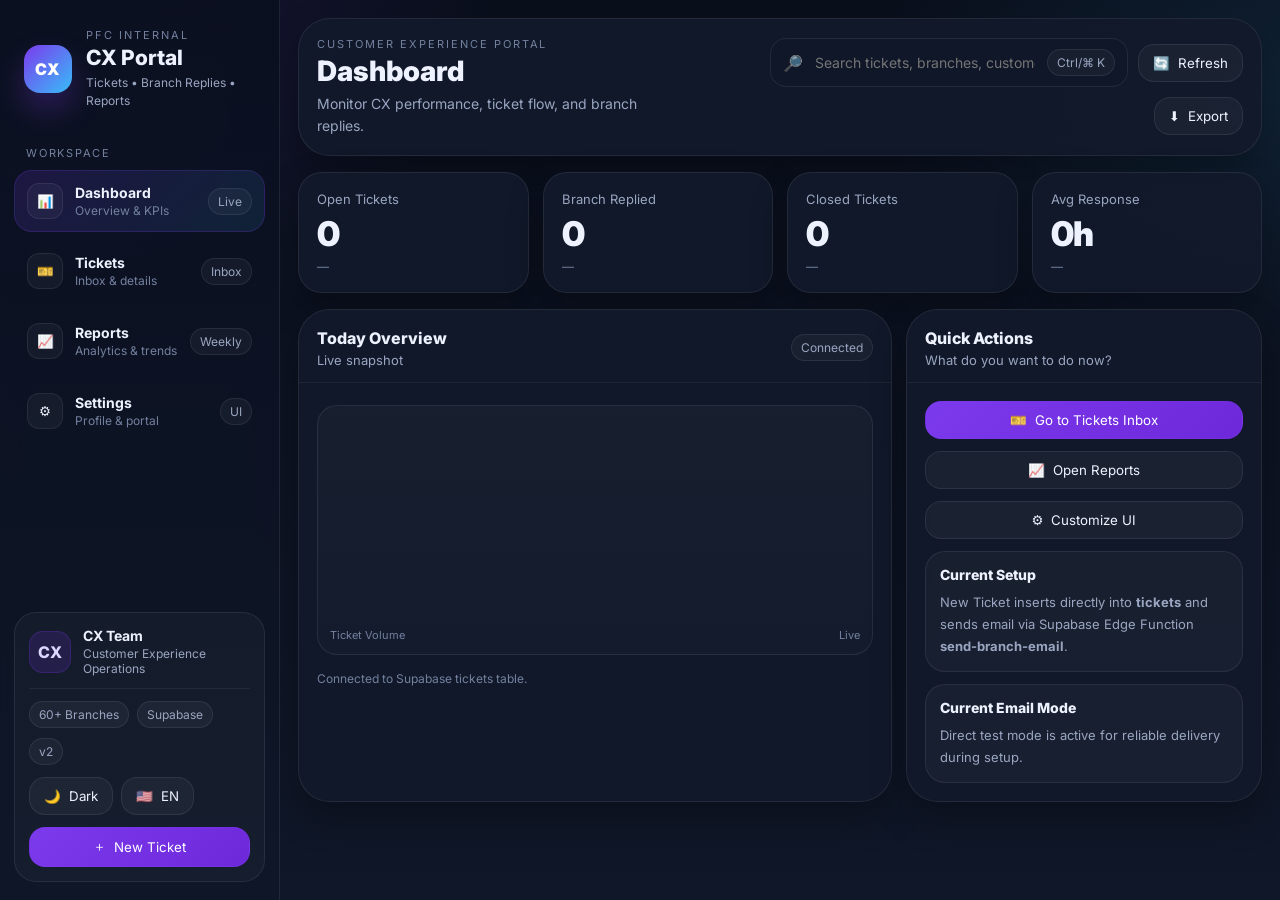
==== index.html @ a4d34fe2 "Update index.html" ====
<!doctype html>
<html lang="en" dir="ltr">
<head>
  <meta charset="UTF-8" />
  <meta name="viewport" content="width=device-width,initial-scale=1" />
  <title>CX Portal — Tickets Dashboard</title>
  <meta name="description" content="Customer Experience Ticketing Portal" />

  <link rel="preconnect" href="https://fonts.googleapis.com">
  <link rel="preconnect" href="https://fonts.gstatic.com" crossorigin>
  <link href="https://fonts.googleapis.com/css2?family=Inter:wght@400;500;600;700;800&family=Tajawal:wght@400;500;700;800;900&display=swap" rel="stylesheet">

  <link rel="stylesheet" href="styles.css" />
</head>

<body data-theme="dark">
  <div class="appShell">
    <aside class="sidebar">
      <div class="sidebarTop">
        <div class="brandRow">
          <div class="logo">CX</div>
          <div class="brandText">
            <div class="eyebrow" id="brandEyebrow">PFC Internal</div>
            <div class="t" id="brandTitle">CX Portal</div>
            <div class="s" id="brandSub">Tickets • Branch Replies • Reports</div>
          </div>
        </div>
      </div>

      <div class="sidebarSectionLabel" id="workspaceLabel">Workspace</div>

      <div class="nav">
        <button class="active" data-view="dashboard">
          <div class="left">
            <div class="icon">📊</div>
            <div class="navText">
              <div class="nt" id="navDashboardTitle">Dashboard</div>
              <div class="ns" id="navDashboardSub">Overview & KPIs</div>
            </div>
          </div>
          <span class="pill" id="navDashboardPill">Live</span>
        </button>

        <button data-view="tickets">
          <div class="left">
            <div class="icon">🎫</div>
            <div class="navText">
              <div class="nt" id="navTicketsTitle">Tickets</div>
              <div class="ns" id="navTicketsSub">Inbox & details</div>
            </div>
          </div>
          <span class="pill" id="navTicketsPill">Inbox</span>
        </button>

        <button data-view="reports">
          <div class="left">
            <div class="icon">📈</div>
            <div class="navText">
              <div class="nt" id="navReportsTitle">Reports</div>
              <div class="ns" id="navReportsSub">Analytics & trends</div>
            </div>
          </div>
          <span class="pill" id="navReportsPill">Weekly</span>
        </button>

        <button data-view="settings">
          <div class="left">
            <div class="icon">⚙️</div>
            <div class="navText">
              <div class="nt" id="navSettingsTitle">Settings</div>
              <div class="ns" id="navSettingsSub">Profile & portal</div>
            </div>
          </div>
          <span class="pill" id="navSettingsPill">UI</span>
        </button>
      </div>

      <div class="sidebarSpacer"></div>

      <div class="sidebarFooter">
        <div class="userCard">
          <div class="userAvatar">CX</div>
          <div class="userMeta">
            <div class="u1" id="userTeamTitle">CX Team</div>
            <div class="u2" id="userTeamSub">Customer Experience Operations</div>
          </div>
        </div>

        <div class="tinyRow">
          <div style="display:flex;gap:8px;align-items:center;flex-wrap:wrap">
            <span class="badge" id="branchesBadge">60+ Branches</span>
            <span class="badge">Supabase</span>
          </div>
          <span class="badge" id="versionBadge">v2</span>
        </div>

        <div class="toggleRow">
          <button class="btn" id="btnTheme">🌙 <span id="btnThemeTxt">Dark</span></button>
          <button class="btn" id="btnLang">🇺🇸 <span id="btnLangTxt">EN</span></button>
        </div>

        <div class="sidebarCTA">
          <button class="btn primary wide" id="btnNewTicket">＋ <span id="btnNewTicketTxt">New Ticket</span></button>
        </div>
      </div>
    </aside>

    <main class="main">
      <div class="topbar">
        <div class="title">
          <div class="eyebrow" id="topbarEyebrow">Customer Experience Portal</div>
          <div class="h" id="pageTitle">Dashboard</div>
          <div class="p" id="pageSub">Monitor CX performance, ticket flow, and branch replies.</div>
        </div>

        <div class="topActions">
          <div class="search">
            <span class="searchIcon">🔎</span>
            <input id="globalSearch" placeholder="Search tickets, branches, customers..." />
            <span class="pill">Ctrl/⌘ K</span>
          </div>

          <button class="btn" id="btnRefresh">🔄 <span id="btnRefreshTxt">Refresh</span></button>
          <button class="btn" id="btnExport">⬇️ <span id="btnExportTxt">Export</span></button>
        </div>
      </div>

      <section id="view-dashboard">
        <div class="statsGrid">
          <div class="statCard">
            <div class="statLabel" id="statOpenLabel">Open Tickets</div>
            <div class="statValue" id="kpiOpen">0</div>
            <div class="statMeta" id="kpiOpenT">—</div>
          </div>

          <div class="statCard">
            <div class="statLabel" id="statRepliedLabel">Branch Replied</div>
            <div class="statValue" id="kpiReplied">0</div>
            <div class="statMeta" id="kpiRepliedT">—</div>
          </div>

          <div class="statCard">
            <div class="statLabel" id="statClosedLabel">Closed Tickets</div>
            <div class="statValue" id="kpiClosed">0</div>
            <div class="statMeta" id="kpiClosedT">—</div>
          </div>

          <div class="statCard">
            <div class="statLabel" id="statAvgLabel">Avg Response</div>
            <div class="statValue" id="kpiAvg">0h</div>
            <div class="statMeta" id="kpiAvgT">—</div>
          </div>
        </div>

        <div class="dashboardGrid">
          <div class="card heroCard">
            <div class="cardHeader">
              <div>
                <div class="h" id="overviewTitle">Today Overview</div>
                <div class="s" id="kpiSub">Live snapshot</div>
              </div>
              <span class="badge" id="connectedBadge">Connected</span>
            </div>

            <div class="cardBody">
              <div class="chartWrap">
                <div class="chart">
                  <div class="bars" id="bars"></div>
                  <div class="barLabel">
                    <span id="chartLeftLabel">Ticket Volume</span>
                    <span id="chartRightLabel">Live</span>
                  </div>
                </div>
              </div>

              <div class="footerNote" id="systemMsg">
                Connected to Supabase tickets table.
              </div>
            </div>
          </div>

          <div class="card">
            <div class="cardHeader">
              <div>
                <div class="h" id="quickActionsTitle">Quick Actions</div>
                <div class="s" id="quickActionsSub">What do you want to do now?</div>
              </div>
            </div>

            <div class="cardBody stack">
              <button class="btn primary wide" id="goTickets">🎫 <span id="goTicketsTxt">Go to Tickets Inbox</span></button>
              <button class="btn wide" id="goReports">📈 <span id="goReportsTxt">Open Reports</span></button>
              <button class="btn wide" id="goSettings">⚙️ <span id="goSettingsTxt">Customize UI</span></button>

              <div class="panel">
                <div class="ph" id="currentSetupTitle">Current Setup</div>
                <div class="panelText" id="currentSetupText">
                  New Ticket inserts directly into <b>tickets</b> and sends email via Supabase Edge Function <b>send-branch-email</b>.
                </div>
              </div>

              <div class="panel">
                <div class="ph" id="emailModeTitle">Current Email Mode</div>
                <div class="panelText" id="emailModeText">
                  Direct test mode is active for reliable delivery during setup.
                </div>
              </div>
            </div>
          </div>
        </div>
      </section>

      <section id="view-tickets" style="display:none">
        <div class="ticketsLayout">
          <div class="ticketSidebar">
            <div class="panel filterPanel">
              <div class="ph" id="filtersTitle">Filters</div>

              <div class="filterStack">
                <select id="filterStatus">
                  <option value="all">All Status</option>
                  <option value="Open">Open</option>
                  <option value="In Progress">In Progress</option>
                  <option value="Replied">Replied</option>
                  <option value="Closed">Closed</option>
                </select>

                <select id="filterPriority">
                  <option value="all">All Priority</option>
                  <option value="High">High</option>
                  <option value="Medium">Medium</option>
                  <option value="Low">Low</option>
                </select>

                <input class="chipInput" id="filterBranch" placeholder="Branch contains..." />
              </div>

              <div class="filterFooter">
                <span class="badge" id="resultCount">0 tickets</span>
              </div>
            </div>

            <div class="panel slaPanel">
              <div class="ph" id="slaFocusTitle">SLA Focus</div>
              <div class="panelText" id="slaFocusText">
                Track pending tickets, identify replies at risk, and monitor first-response compliance.
              </div>
            </div>
          </div>

          <div class="list">
            <div class="listTop">
              <div>
                <div class="sectionTitle" id="ticketsInboxTitle">Tickets Inbox</div>
                <div class="sectionSub" id="ticketsInboxSub">Live ticket stream across branches</div>
              </div>
            </div>

            <div class="rows" id="ticketRows"></div>
          </div>

          <div class="detail">
            <div class="detailHead">
              <div class="left">
                <div class="detailEyebrow" id="detailEyebrow">Ticket Details</div>
                <div class="h" id="detailTitle">Select a ticket</div>
                <div class="s" id="detailSub">Open a ticket to view details.</div>
              </div>

              <div class="actions">
                <button class="btn" id="btnAssign">👤 <span id="btnAssignTxt">Assign</span></button>
                <button class="btn good" id="btnClose">✅ <span id="btnCloseTxt">Close</span></button>
                <button class="btn primary" id="btnAddNote">📝 <span id="btnAddNoteTxt">Add Note</span></button>
              </div>
            </div>

            <div class="detailBody">
              <div class="panel">
                <div class="ph" id="ticketInfoTitle">Ticket Info</div>
                <div class="kv" id="ticketInfo"></div>
              </div>

              <div class="panel">
                <div class="ph" id="descriptionTitle">Description</div>
                <div class="panelText monoBlock" id="ticketDesc">—</div>
              </div>

              <div class="panel">
                <div class="ph" id="attachmentsTitle">Attachments</div>
                <div id="ticketAttachmentsList" class="attachmentsList"></div>
              </div>

              <div class="panel">
                <div class="ph" id="branchReplyTitle">Branch Reply</div>
                <div class="replyBox">
                  <textarea class="textarea" id="branchReply" placeholder="Write branch reply here..."></textarea>

                  <div class="inlineActions">
                    <button class="btn primary" id="btnSaveReply">💾 <span id="btnSaveReplyTxt">Save Reply</span></button>
                    <button class="btn warn" id="btnMarkReplied">✳️ <span id="btnMarkRepliedTxt">Mark as Replied</span></button>
                  </div>

                  <div class="metaText" id="replyMeta">—</div>
                </div>
              </div>

              <div class="panel">
                <div class="ph" id="timelineTitle">Timeline</div>
                <div class="timeline" id="timeline"></div>
              </div>
            </div>
          </div>
        </div>
      </section>

      <section id="view-reports" style="display:none">
        <div class="singlePageCard">
          <div class="card">
            <div class="cardHeader">
              <div>
                <div class="h" id="reportsTitle">Reports</div>
                <div class="s" id="reportsSub">Analytics area</div>
              </div>
            </div>

            <div class="cardBody">
              <div class="panel">
                <div class="ph" id="reportsReadyTitle">Ready for analytics</div>
                <div class="panelText" id="reportsReadyText">
                  Add Power BI, Excel export, SLA reports, complaint categories, and branch performance.
                </div>
              </div>
            </div>
          </div>
        </div>
      </section>

      <section id="view-settings" style="display:none">
        <div class="settingsLayout">
          <div class="settingsMenu card">
            <div class="cardHeader">
              <div>
                <div class="h" id="settingsMainTitle">Settings</div>
                <div class="s" id="settingsMainSub">Customize this portal UI</div>
              </div>
            </div>

            <div class="cardBody settingsNav">
              <button class="settingsItem active" data-settings="profile" id="settingsItemProfile">Profile</button>
              <button class="settingsItem" data-settings="branding" id="settingsItemBranding">Branding</button>
              <button class="settingsItem" data-settings="notifications" id="settingsItemNotifications">Notifications</button>
              <button class="settingsItem" data-settings="preferences" id="settingsItemPreferences">Portal Preferences</button>
              <button class="settingsItem" data-settings="email" id="settingsItemEmail">Email Mode</button>
            </div>
          </div>

          <div class="settingsContent" id="settingsContent"></div>
        </div>
      </section>
    </main>
  </div>

  <div class="modal" id="newTicketModal" aria-hidden="true">
    <div class="modalCard">
      <div class="modalHead">
        <div class="modalTitle">
          <div class="eyebrow" id="newTicketEyebrow">Create Ticket</div>
          <div class="h" id="newTicketTitle">Create New Ticket</div>
          <div class="s" id="newTicketSub">Enter customer complaint details and send to branch</div>
        </div>

        <button class="btn" id="btnCloseNewTicketModal">✖ <span id="btnCloseModalTxt">Close</span></button>
      </div>

      <div class="modalBody">
        <div class="grid2">
          <div class="field">
            <label for="newCustomerName" id="labelCustomerName">Customer Name</label>
            <input class="input" id="newCustomerName" value="Test Customer" />
          </div>

          <div class="field">
            <label for="newCustomerPhone" id="labelCustomerPhone">Customer Phone</label>
            <input class="input" id="newCustomerPhone" value="0500000000" />
          </div>
        </div>

        <div class="grid2">
          <div class="field">
            <label for="newBranchName" id="labelBranchName">Branch Name</label>
            <select class="input" id="newBranchName">
              <option value="">Select branch</option>
            </select>
          </div>

          <div class="field">
            <label for="newPriority" id="labelPriority">Priority</label>
            <select id="newPriority">
              <option value="High">High</option>
              <option value="Medium" selected>Medium</option>
              <option value="Low">Low</option>
            </select>
          </div>
        </div>

        <div class="grid2">
          <div class="field">
            <label for="newFeedbackType" id="labelFeedbackType">Feedback Type</label>
            <input class="input" id="newFeedbackType" value="WhatsApp" />
          </div>

          <div class="field">
            <label for="newStatus" id="labelStatus">Status</label>
            <select id="newStatus">
              <option value="Open">Open</option>
              <option value="In Progress">In Progress</option>
              <option value="Replied">Replied</option>
              <option value="Closed">Closed</option>
            </select>
          </div>
        </div>

        <div class="grid2">
          <div class="field">
            <label for="newFeedbackCategory" id="labelFeedbackCategory">Feedback Category</label>
            <input class="input" id="newFeedbackCategory" value="test" />
          </div>

          <div class="field">
            <label for="newSubCategory" id="labelSubCategory">Sub Category</label>
            <input class="input" id="newSubCategory" value="test" />
          </div>
        </div>

        <div class="field full">
          <label for="newDescription" id="labelDescription">Description</label>
          <textarea class="textarea" id="newDescription">test</textarea>
          <div class="helper" id="descriptionHelper">Use branch dropdown selection. Current direct test email mode will still send to your email for setup verification.</div>
        </div>

        <div class="field full">
          <label for="newTicketAttachments" id="labelAttachments">Attachments</label>
          <input class="input" type="file" id="newTicketAttachments" multiple />
          <div class="helper" id="attachmentsHelper">Upload images, PDFs, or documents. (Uploaded via Edge Function)</div>
        </div>
      </div>

      <div class="modalActions">
        <button class="btn" id="btnCancelNewTicket"><span id="btnCancelTxt">Cancel</span></button>
        <button class="btn primary" id="btnSubmitNewTicket"><span id="btnCreateTxt">Create Ticket</span></button>
      </div>
    </div>
  </div>

  <div class="toastWrap" id="toastWrap"></div>

  <script type="module" src="app.js"></script>
</body>
</html>
---- styles.css ----
:root{
  --bg:#0a0f1c;
  --bg2:#0f1728;
  --surface:#121a2b;
  --surface2:#182235;
  --surface3:#0f1728;
  --card:rgba(18,26,43,.92);
  --card2:rgba(24,34,53,.96);
  --stroke:rgba(255,255,255,.08);
  --stroke-strong:rgba(255,255,255,.12);
  --text:#eef2ff;
  --muted:#9aa6c1;
  --muted2:#73819f;
  --brand:#7c3aed;
  --brand2:#38bdf8;
  --good:#22c55e;
  --warn:#f59e0b;
  --bad:#ef4444;
  --shadow:0 16px 36px rgba(0,0,0,.28);
  --radius:18px;
  --radius2:26px;
  --radius3:32px;
  --font:"Inter","Tajawal",ui-sans-serif,system-ui,-apple-system,Segoe UI,Roboto,Arial,sans-serif;
  --overlay:rgba(3, 8, 20, .72);
  --focus: rgba(124,58,237,.35);
}

[data-theme="light"]{
  --bg:#f5f7fb;
  --bg2:#eef2f8;
  --surface:#ffffff;
  --surface2:#f7f9fc;
  --surface3:#edf2f9;
  --card:rgba(255,255,255,.94);
  --card2:rgba(248,250,252,.98);
  --stroke:rgba(15,23,42,.08);
  --stroke-strong:rgba(15,23,42,.12);
  --text:#172033;
  --muted:#5d6984;
  --muted2:#77839f;
  --brand:#6d28d9;
  --brand2:#0ea5e9;
  --shadow:0 12px 28px rgba(15,23,42,.08);
  --overlay:rgba(15,23,42,.22);
  --focus: rgba(109,40,217,.20);
}

*{box-sizing:border-box}
html,body{height:100%}
body, input, textarea, select, button{font-family:var(--font)}

body{
  margin:0;
  color:var(--text);
  background:
    radial-gradient(900px 600px at 0% 0%, rgba(124,58,237,.14), transparent 55%),
    radial-gradient(900px 600px at 100% 10%, rgba(56,189,248,.10), transparent 45%),
    linear-gradient(180deg, var(--bg), var(--bg2));
  overflow-x:hidden;
}

a{ color:inherit; text-decoration:none; }

*::-webkit-scrollbar{ width:10px; height:10px; }
*::-webkit-scrollbar-track{ background: rgba(255,255,255,.04); border-radius:999px; }
*::-webkit-scrollbar-thumb{ background: rgba(255,255,255,.12); border-radius:999px; border:2px solid rgba(255,255,255,.04); }
[data-theme="light"] *::-webkit-scrollbar-track{ background: rgba(15,23,42,.05); }
[data-theme="light"] *::-webkit-scrollbar-thumb{ background: rgba(15,23,42,.15); border:2px solid rgba(15,23,42,.05); }

.appShell{
  display:grid;
  grid-template-columns:280px minmax(0, 1fr);
  min-height:100vh;
}

.sidebar{
  position:sticky;
  top:0;
  height:100vh;
  display:flex;
  flex-direction:column;
  min-width:0;
  padding:18px 14px;
  background:linear-gradient(180deg, rgba(11,16,32,.95), rgba(15,23,40,.95));
  border-right:1px solid var(--stroke);
  backdrop-filter:blur(12px);
}

.sidebarTop{padding-bottom:8px}

.brandRow{
  display:flex;
  align-items:center;
  gap:14px;
  padding:10px 10px 18px;
}

.logo{
  width:48px;
  height:48px;
  border-radius:16px;
  background:linear-gradient(135deg, var(--brand), var(--brand2));
  display:grid;
  place-items:center;
  color:white;
  font-weight:900;
  letter-spacing:.04em;
  box-shadow:0 16px 30px rgba(124,58,237,.28);
  flex-shrink:0;
}

.eyebrow{
  font-size:11px;
  text-transform:uppercase;
  letter-spacing:.18em;
  color:var(--muted2);
  margin-bottom:4px;
}

.brandText .t{
  font-weight:800;
  font-size:21px;
  line-height:1.15;
}

.brandText .s{
  font-size:12px;
  color:var(--muted);
  margin-top:4px;
  line-height:1.5;
}

.sidebarSectionLabel{
  font-size:11px;
  text-transform:uppercase;
  letter-spacing:.16em;
  color:var(--muted2);
  padding:10px 12px;
}

.nav{
  display:flex;
  flex-direction:column;
  gap:8px;
  flex:0 0 auto;
}

.nav button{
  width:100%;
  border:1px solid transparent;
  background:transparent;
  color:var(--text);
  padding:12px;
  border-radius:18px;
  display:flex;
  align-items:center;
  justify-content:space-between;
  gap:10px;
  cursor:pointer;
  transition:.18s ease;
}

.nav button:hover{
  background:rgba(255,255,255,.04);
  border-color:var(--stroke);
}

.nav button.active{
  background:linear-gradient(135deg, rgba(124,58,237,.16), rgba(56,189,248,.10));
  border-color:rgba(124,58,237,.22);
}

.nav .left{
  display:flex;
  align-items:center;
  gap:12px;
  min-width:0;
}

.icon{
  width:36px;
  height:36px;
  border-radius:12px;
  border:1px solid var(--stroke);
  background:rgba(255,255,255,.04);
  display:grid;
  place-items:center;
  flex-shrink:0;
}

.navText{min-width:0;text-align:left}
.navText .nt{
  font-size:14px;
  font-weight:700;
  color:var(--text);
}
.navText .ns{
  font-size:12px;
  color:var(--muted2);
  margin-top:2px;
}

.pill,
.badge{
  font-size:12px;
  padding:5px 9px;
  border-radius:999px;
  border:1px solid var(--stroke);
  background:rgba(255,255,255,.04);
  color:var(--muted);
  display:inline-flex;
  align-items:center;
  gap:6px;
  white-space:nowrap;
}

.badge.good{ border-color:rgba(34,197,94,.26); color:#86efac; background:rgba(34,197,94,.10); }
.badge.warn{ border-color:rgba(245,158,11,.28); color:#fcd34d; background:rgba(245,158,11,.10); }
.badge.bad{ border-color:rgba(239,68,68,.26); color:#fca5a5; background:rgba(239,68,68,.10); }

.sidebarSpacer{flex:1}

.sidebarFooter{
  margin-top:14px;
  padding:14px;
  border-radius:22px;
  background:rgba(255,255,255,.03);
  border:1px solid var(--stroke);
}

.userCard{
  display:flex;
  align-items:center;
  gap:12px;
  padding-bottom:12px;
  margin-bottom:12px;
  border-bottom:1px solid rgba(255,255,255,.06);
}

.userAvatar{
  width:42px;
  height:42px;
  border-radius:14px;
  display:grid;
  place-items:center;
  font-weight:800;
  background:rgba(124,58,237,.16);
  color:#ddd6fe;
  border:1px solid rgba(124,58,237,.22);
  flex-shrink:0;
}

.userMeta .u1{font-size:14px;font-weight:700}
.userMeta .u2{font-size:12px;color:var(--muted);margin-top:2px}

.tinyRow{
  display:flex;
  align-items:center;
  justify-content:space-between;
  gap:10px;
  flex-wrap:wrap;
}

.toggleRow{
  display:flex;
  gap:8px;
  margin-top:12px;
  flex-wrap:wrap;
}

.sidebarCTA{margin-top:12px}

.btn{
  border:1px solid var(--stroke);
  background:rgba(255,255,255,.04);
  color:var(--text);
  padding:10px 14px;
  border-radius:16px;
  cursor:pointer;
  display:inline-flex;
  align-items:center;
  justify-content:center;
  gap:8px;
  transition:.18s ease;
  user-select:none;
}

.btn:hover{
  transform:translateY(-1px);
  background:rgba(255,255,255,.06);
}

.btn:active{transform:translateY(0)}
.btn.wide{width:100%}

.btn.primary{
  background:linear-gradient(135deg, var(--brand), #6d28d9);
  border-color:rgba(124,58,237,.32);
  color:#fff;
}

.btn.good{
  border-color:rgba(34,197,94,.28);
  background:rgba(34,197,94,.10);
  color:#dcfce7;
}

.btn.warn{
  border-color:rgba(245,158,11,.28);
  background:rgba(245,158,11,.10);
  color:#fef3c7;
}

.btn.bad{
  border-color:rgba(239,68,68,.28);
  background:rgba(239,68,68,.10);
  color:#fee2e2;
}

.main{
  padding:18px;
  min-width:0;
}

.topbar{
  display:flex;
  align-items:center;
  justify-content:space-between;
  gap:14px;
  padding:18px;
  border-radius:var(--radius3);
  background:var(--card);
  border:1px solid var(--stroke);
  box-shadow:var(--shadow);
  min-width:0;
}

.topbar .title{min-width:0}
.topbar .title .h{
  font-weight:850;
  font-size:28px;
  line-height:1.15;
}
.topbar .title .p{
  color:var(--muted);
  font-size:14px;
  margin-top:6px;
  line-height:1.55;
}

.topActions{
  display:flex;
  gap:10px;
  align-items:center;
  flex-wrap:wrap;
  justify-content:flex-end;
}

.search{
  display:flex;
  align-items:center;
  gap:10px;
  border:1px solid var(--stroke);
  background:var(--surface3);
  padding:10px 12px;
  border-radius:16px;
  min-width:300px;
  width:clamp(280px, 28vw, 440px);
}

.searchIcon{opacity:.7}

.search input{
  width:100%;
  border:none;
  outline:none;
  background:transparent;
  color:var(--text);
  font-size:14px;
}

select,
.chipInput,
.textarea,
.input,
.search input{
  outline:none;
}

select:focus,
.chipInput:focus,
.textarea:focus,
.input:focus,
.search:focus-within{
  border-color: var(--focus);
  box-shadow: 0 0 0 4px rgba(124,58,237,.10);
}

.statsGrid{
  margin-top:16px;
  display:grid;
  grid-template-columns:repeat(4, minmax(0, 1fr));
  gap:14px;
}

.statCard{
  border:1px solid var(--stroke);
  background:var(--card);
  border-radius:24px;
  padding:18px;
  box-shadow:var(--shadow);
}

.statLabel{
  font-size:13px;
  color:var(--muted);
}

.statValue{
  margin-top:10px;
  font-size:34px;
  line-height:1;
  font-weight:900;
  letter-spacing:-.02em;
}

.statMeta{
  margin-top:8px;
  font-size:12px;
  color:var(--muted2);
}

.dashboardGrid{
  margin-top:16px;
  display:grid;
  grid-template-columns:minmax(0, 1.25fr) minmax(320px, .75fr);
  gap:14px;
}

.card{
  border:1px solid var(--stroke);
  background:var(--card);
  border-radius:var(--radius3);
  box-shadow:var(--shadow);
  min-width:0;
}

.cardHeader{
  padding:18px 18px 14px;
  display:flex;
  align-items:center;
  justify-content:space-between;
  gap:10px;
  border-bottom:1px solid rgba(255,255,255,.06);
}

.cardHeader .h{ font-weight:800; font-size:16px; }
.cardHeader .s{ color:var(--muted); font-size:13px; margin-top:4px; }

.cardBody{ padding:18px; }
.stack{display:flex;flex-direction:column;gap:12px}

.panel{
  border:1px solid var(--stroke);
  background:rgba(255,255,255,.03);
  border-radius:20px;
  padding:14px;
  min-width:0;
}

.panel .ph{
  font-weight:800;
  margin-bottom:8px;
  font-size:14px;
}

.panelText,
.helper,
.metaText{
  color:var(--muted);
  font-size:13px;
  line-height:1.7;
}

.chartWrap{padding-top:4px}
.chart{
  height:250px;
  width:100%;
  border-radius:20px;
  border:1px solid var(--stroke);
  background:linear-gradient(180deg, rgba(255,255,255,.03), rgba(255,255,255,.015));
  padding:10px;
  position:relative;
  overflow:hidden;
}

.bars{
  display:flex;
  gap:10px;
  align-items:flex-end;
  height:100%;
  padding:14px;
}

.bar{
  flex:1;
  border-radius:14px 14px 8px 8px;
  background:linear-gradient(180deg, rgba(124,58,237,.95), rgba(56,189,248,.72));
  border:1px solid rgba(124,58,237,.22);
  min-width:16px;
}

.barLabel{
  position:absolute;
  bottom:12px;
  left:12px;
  right:12px;
  display:flex;
  justify-content:space-between;
  color:var(--muted2);
  font-size:11px;
}

.footerNote{
  margin-top:16px;
  color:var(--muted2);
  font-size:12px;
}

.ticketsLayout{
  display:grid;
  grid-template-columns:260px minmax(330px, 380px) minmax(0, 1fr);
  gap:14px;
  margin-top:16px;
  min-width:0;
}

.ticketSidebar{
  display:flex;
  flex-direction:column;
  gap:14px;
}

.filterPanel,
.slaPanel,
.list,
.detail{
  border-radius:var(--radius3);
  border:1px solid var(--stroke);
  background:var(--card);
  min-width:0;
}

.filterStack{
  display:flex;
  flex-direction:column;
  gap:10px;
}

.filterFooter{margin-top:12px}

.list{
  overflow:hidden;
  min-height:620px;
}

.listTop,
.detailHead{
  padding:16px;
  display:flex;
  gap:10px;
  flex-wrap:wrap;
  align-items:center;
  justify-content:space-between;
  border-bottom:1px solid rgba(255,255,255,.06);
}

.sectionTitle{
  font-size:16px;
  font-weight:800;
}

.sectionSub,
.detailEyebrow{
  font-size:12px;
  color:var(--muted2);
}

select,
.chipInput,
.textarea,
.input{
  border:1px solid var(--stroke);
  background:var(--surface3);
  color:var(--text);
  padding:11px 12px;
  border-radius:16px;
  font-size:13px;
  width:100%;
}

select option{ color:#111827; }

.rows{
  max-height:760px;
  overflow:auto;
}

.row{
  padding:14px 16px;
  border-bottom:1px solid rgba(255,255,255,.06);
  cursor:pointer;
  display:flex;
  justify-content:space-between;
  gap:12px;
  transition:.15s ease;
  min-width:0;
}

.row:hover{ background:rgba(255,255,255,.03); }

.row.active{
  background:linear-gradient(135deg, rgba(124,58,237,.14), rgba(56,189,248,.08));
  border-bottom-color:rgba(124,58,237,.18);
}

.row .meta{
  display:flex;
  flex-direction:column;
  gap:8px;
  min-width:0;
  flex:1;
}

.row .meta .t{
  font-weight:800;
  white-space:nowrap;
  overflow:hidden;
  text-overflow:ellipsis;
}

.row .meta .b{
  display:flex;
  gap:8px;
  flex-wrap:wrap;
  align-items:center;
  color:var(--muted);
  font-size:12px;
}

.rightMeta{
  display:flex;
  flex-direction:column;
  align-items:flex-end;
  gap:6px;
  color:var(--muted2);
  font-size:12px;
  white-space:nowrap;
  flex-shrink:0;
}

.detail{
  overflow:hidden;
  min-height:620px;
}

.detailHead .left{
  display:flex;
  flex-direction:column;
  gap:5px;
  min-width:0;
}

.detailHead .left .h{
  font-weight:900;
  font-size:20px;
  white-space:nowrap;
  overflow:hidden;
  text-overflow:ellipsis;
}

.detailHead .left .s{
  color:var(--muted);
  font-size:13px;
}

.detailHead .actions{
  display:flex;
  gap:8px;
  flex-wrap:wrap;
}

.detailBody{
  display:grid;
  grid-template-columns:1fr;
  gap:12px;
  padding:16px;
  min-width:0;
}

.kv{
  display:grid;
  grid-template-columns:minmax(0,1fr) minmax(0,1fr);
  gap:10px;
  font-size:13px;
  color:var(--muted);
}

.kv div{
  padding:10px 12px;
  border:1px solid rgba(255,255,255,.08);
  border-radius:16px;
  background:rgba(255,255,255,.02);
  min-width:0;
}

.kv b{ color:var(--text); }

.textarea{
  width:100%;
  min-height:120px;
  resize:vertical;
  line-height:1.7;
}

.replyBox{
  display:flex;
  gap:12px;
  flex-direction:column;
}

.inlineActions{
  display:flex;
  gap:10px;
  flex-wrap:wrap;
}

.monoBlock{
  white-space:pre-wrap;
  word-break:break-word;
}

.attachmentsList{
  display:flex;
  flex-direction:column;
  gap:8px;
}

.timeline{
  display:flex;
  flex-direction:column;
  gap:12px;
}

.event{
  display:flex;
  gap:10px;
  align-items:flex-start;
}

.dot{
  width:12px;
  height:12px;
  border-radius:999px;
  margin-top:6px;
  background:var(--brand2);
  box-shadow:0 0 0 4px rgba(56,189,248,.10);
  flex-shrink:0;
}

.event .box{
  flex:1;
  border:1px solid var(--stroke);
  background:rgba(255,255,255,.02);
  border-radius:18px;
  padding:12px;
  min-width:0;
}

.event .box .t{ font-weight:800; font-size:13px; }
.event .box .d{
  color:var(--muted);
  font-size:12px;
  margin-top:4px;
  line-height:1.6;
  white-space:pre-wrap;
  word-break:break-word;
}
.event .box .m{ color:var(--muted2); font-size:11px; margin-top:8px; }

.singlePageCard{
  margin-top:16px;
}

.settingsLayout{
  margin-top:16px;
  display:grid;
  grid-template-columns:320px minmax(0, 1fr);
  gap:14px;
}

.settingsNav{
  display:flex;
  flex-direction:column;
  gap:8px;
}

.settingsItem{
  width:100%;
  text-align:left;
  border:1px solid transparent;
  background:rgba(255,255,255,.02);
  color:var(--text);
  padding:12px 14px;
  border-radius:16px;
  cursor:pointer;
}

.settingsItem.active{
  background:linear-gradient(135deg, rgba(124,58,237,.14), rgba(56,189,248,.08));
  border-color:rgba(124,58,237,.18);
}

.settingsContent{
  display:flex;
  flex-direction:column;
  gap:14px;
}

.settingsCards{
  display:grid;
  grid-template-columns:repeat(2, minmax(0, 1fr));
  gap:14px;
}

.fieldRow{
  display:flex;
  gap:10px;
  flex-wrap:wrap;
  align-items:center;
}

.grid2{
  display:grid;
  grid-template-columns:minmax(0,1fr) minmax(0,1fr);
  gap:12px;
}

.modal{
  position:fixed;
  inset:0;
  background:var(--overlay);
  display:none;
  align-items:center;
  justify-content:center;
  z-index:1000;
  padding:20px;
}

.modal.show{ display:flex; }

.modalCard{
  width:min(920px, 100%);
  max-height:92vh;
  overflow:auto;
  border-radius:28px;
  border:1px solid var(--stroke);
  background:linear-gradient(180deg, rgba(10,15,28,.98), rgba(18,26,43,.98));
  box-shadow:0 28px 64px rgba(0,0,0,.40);
  min-width:0;
}

[data-theme="light"] .modalCard{
  background:linear-gradient(180deg, rgba(255,255,255,.98), rgba(246,248,252,.98));
}

.modalHead{
  padding:18px 20px;
  display:flex;
  align-items:center;
  justify-content:space-between;
  gap:10px;
  border-bottom:1px solid rgba(255,255,255,.08);
  position:sticky;
  top:0;
  background:inherit;
  z-index:2;
}

.modalTitle{
  display:flex;
  flex-direction:column;
  gap:4px;
  min-width:0;
}

.modalTitle .h{ font-size:22px; font-weight:900; }
.modalTitle .s{ color:var(--muted); font-size:13px; }

.modalBody{
  padding:20px;
  display:grid;
  gap:14px;
}

.field{
  display:flex;
  flex-direction:column;
  gap:7px;
  min-width:0;
}

.field label{
  font-size:13px;
  color:var(--muted);
  font-weight:700;
}

.full{ grid-column:1 / -1; }

.modalActions{
  padding:0 20px 20px;
  display:flex;
  align-items:center;
  justify-content:flex-end;
  gap:10px;
  flex-wrap:wrap;
}

.toastWrap{
  position:fixed;
  right:18px;
  bottom:18px;
  z-index:1200;
  display:flex;
  flex-direction:column;
  gap:10px;
  pointer-events:none;
}

.toast{
  min-width:280px;
  max-width:420px;
  border-radius:18px;
  padding:14px;
  border:1px solid var(--stroke);
  background:rgba(18,26,43,.96);
  box-shadow:var(--shadow);
  pointer-events:auto;
}

.toast.good{ border-color:rgba(34,197,94,.28); }
.toast.bad{ border-color:rgba(239,68,68,.28); }

.toast .th{ font-weight:900; margin-bottom:6px; }
.toast .td{
  color:var(--muted);
  font-size:13px;
  line-height:1.6;
  white-space:pre-wrap;
  word-break:break-word;
}

.emptyState{
  display:flex;
  min-height:260px;
  align-items:center;
  justify-content:center;
  color:var(--muted2);
  text-align:center;
  padding:24px;
  line-height:1.7;
}

[dir="rtl"] .appShell{
  grid-template-columns:minmax(0, 1fr) 280px;
}

[dir="rtl"] .sidebar{
  border-right:none;
  border-left:1px solid var(--stroke);
}

[dir="rtl"] .topbar,
[dir="rtl"] .search,
[dir="rtl"] .row,
[dir="rtl"] .detailHead,
[dir="rtl"] .kv,
[dir="rtl"] .barLabel{
  direction:rtl;
}

[dir="rtl"] .topActions{ justify-content:flex-start; }
[dir="rtl"] .row .rightMeta{ align-items:flex-start; }
[dir="rtl"] .detailHead .actions{ justify-content:flex-start; }
[dir="rtl"] .modalActions{ justify-content:flex-start; }

[dir="rtl"] .brandRow,
[dir="rtl"] .brandText,
[dir="rtl"] .cardHeader,
[dir="rtl"] .panel .ph,
[dir="rtl"] .modalTitle,
[dir="rtl"] .title{
  text-align:right;
}

[dir="rtl"] .navText{text-align:right}
[dir="rtl"] .settingsItem{text-align:right}
[dir="rtl"] .row .meta .b{ flex-direction:row-reverse; }

[dir="rtl"] .textarea,
[dir="rtl"] .input,
[dir="rtl"] select,
[dir="rtl"] .search input{
  text-align:right;
}

@media (max-width:1280px){
  .ticketsLayout{
    grid-template-columns:240px minmax(300px, 360px) minmax(0, 1fr);
  }
}

@media (max-width:1100px){
  .appShell{ grid-template-columns:1fr; }

  .sidebar{
    position:relative;
    height:auto;
  }

  [dir="rtl"] .appShell{ grid-template-columns:1fr; }

  .dashboardGrid,
  .settingsLayout,
  .ticketsLayout{
    grid-template-columns:1fr;
  }

  .search{
    min-width:220px;
    width:100%;
    max-width:none;
  }

  .topbar{
    flex-direction:column;
    align-items:stretch;
  }

  .topActions{ justify-content:space-between; }
  .statsGrid{ grid-template-columns:repeat(2, minmax(0,1fr)); }
  .settingsCards{ grid-template-columns:1fr; }
  .grid2{ grid-template-columns:1fr; }
}

@media (max-width:720px){
  .main{ padding:12px; }
  .topbar .title .h{ font-size:22px; }
  .statsGrid{ grid-template-columns:1fr 1fr; }
  .kv{ grid-template-columns:1fr; }
  .rows{ max-height:520px; }
  .modalHead{ align-items:flex-start; flex-direction:column; }
}
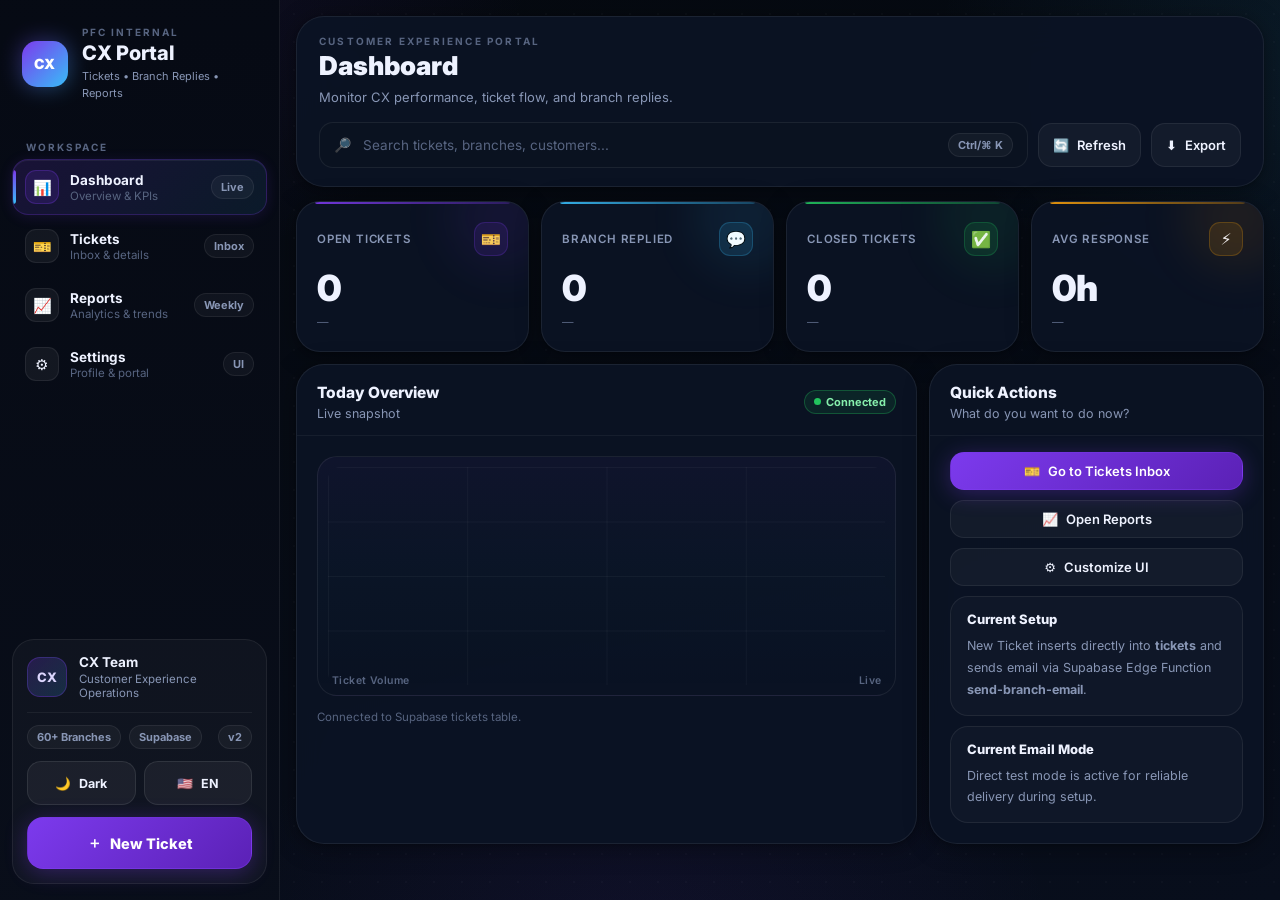
==== commit 8fe1e34c: "redesign: premium dark UI with animations and gradient accents - Complete styles.css overhaul with 1" ====
--- a/index.html
+++ b/index.html
@@ -128,25 +128,37 @@
       <section id="view-dashboard">
         <div class="statsGrid">
           <div class="statCard">
-            <div class="statLabel" id="statOpenLabel">Open Tickets</div>
+            <div class="statCardTop">
+              <div class="statLabel" id="statOpenLabel">Open Tickets</div>
+              <div class="statIconBadge">🎫</div>
+            </div>
             <div class="statValue" id="kpiOpen">0</div>
             <div class="statMeta" id="kpiOpenT">—</div>
           </div>
 
           <div class="statCard">
-            <div class="statLabel" id="statRepliedLabel">Branch Replied</div>
+            <div class="statCardTop">
+              <div class="statLabel" id="statRepliedLabel">Branch Replied</div>
+              <div class="statIconBadge">💬</div>
+            </div>
             <div class="statValue" id="kpiReplied">0</div>
             <div class="statMeta" id="kpiRepliedT">—</div>
           </div>
 
           <div class="statCard">
-            <div class="statLabel" id="statClosedLabel">Closed Tickets</div>
+            <div class="statCardTop">
+              <div class="statLabel" id="statClosedLabel">Closed Tickets</div>
+              <div class="statIconBadge">✅</div>
+            </div>
             <div class="statValue" id="kpiClosed">0</div>
             <div class="statMeta" id="kpiClosedT">—</div>
           </div>
 
           <div class="statCard">
-            <div class="statLabel" id="statAvgLabel">Avg Response</div>
+            <div class="statCardTop">
+              <div class="statLabel" id="statAvgLabel">Avg Response</div>
+              <div class="statIconBadge">⚡</div>
+            </div>
             <div class="statValue" id="kpiAvg">0h</div>
             <div class="statMeta" id="kpiAvgT">—</div>
           </div>
@@ -159,7 +171,7 @@
                 <div class="h" id="overviewTitle">Today Overview</div>
                 <div class="s" id="kpiSub">Live snapshot</div>
               </div>
-              <span class="badge" id="connectedBadge">Connected</span>
+              <span class="badge good" id="connectedBadge"><span class="liveDot"></span>Connected</span>
             </div>
 
             <div class="cardBody">
--- a/styles.css
+++ b/styles.css
@@ -1,1064 +1,840 @@
-:root{
-  --bg:#0a0f1c;
-  --bg2:#0f1728;
-  --surface:#121a2b;
-  --surface2:#182235;
-  --surface3:#0f1728;
-  --card:rgba(18,26,43,.92);
-  --card2:rgba(24,34,53,.96);
-  --stroke:rgba(255,255,255,.08);
-  --stroke-strong:rgba(255,255,255,.12);
+/* =====================================================
+   CX PORTAL — PREMIUM ENTERPRISE DESIGN SYSTEM v3
+   Dark Default · Glass · Motion · Gradient Accents
+   ===================================================== */
+
+/* ── TOKENS ── */
+:root {
+  --bg:#05090f;
+  --bg2:#080e1c;
+  --surface:#0c1525;
+  --surface2:#111d30;
+  --surface3:#0a1220;
+  --card:rgba(11,19,36,.96);
+  --card2:rgba(15,26,46,.97);
+  --stroke:rgba(255,255,255,.07);
+  --stroke-strong:rgba(255,255,255,.13);
+  --stroke-brand:rgba(124,58,237,.28);
   --text:#eef2ff;
-  --muted:#9aa6c1;
-  --muted2:#73819f;
+  --muted:#8896b5;
+  --muted2:#576480;
   --brand:#7c3aed;
+  --brand-light:#a855f7;
   --brand2:#38bdf8;
+  --brand2-light:#7dd3fc;
   --good:#22c55e;
   --warn:#f59e0b;
   --bad:#ef4444;
-  --shadow:0 16px 36px rgba(0,0,0,.28);
+  --shadow:0 4px 24px rgba(0,0,0,.35),0 1px 4px rgba(0,0,0,.2);
+  --shadow-lg:0 20px 60px rgba(0,0,0,.55),0 4px 16px rgba(0,0,0,.3);
+  --shadow-brand:0 8px 32px rgba(124,58,237,.3);
   --radius:18px;
-  --radius2:26px;
-  --radius3:32px;
-  --font:"Inter","Tajawal",ui-sans-serif,system-ui,-apple-system,Segoe UI,Roboto,Arial,sans-serif;
-  --overlay:rgba(3, 8, 20, .72);
-  --focus: rgba(124,58,237,.35);
+  --radius2:24px;
+  --radius3:28px;
+  --font:"Inter",ui-sans-serif,system-ui,-apple-system,Segoe UI,Roboto,Arial,sans-serif;
+  --font-ar:"Tajawal",ui-sans-serif,system-ui,-apple-system,Segoe UI,Roboto,Arial,sans-serif;
+  --overlay:rgba(3,7,18,.82);
+  --focus:rgba(124,58,237,.4);
+  --t:.22s cubic-bezier(.4,0,.2,1);
+  --t-fast:.14s cubic-bezier(.4,0,.2,1);
+  --t-slow:.38s cubic-bezier(.4,0,.2,1);
 }
 
 [data-theme="light"]{
-  --bg:#f5f7fb;
-  --bg2:#eef2f8;
+  --bg:#f0f4fb;
+  --bg2:#e8eef8;
   --surface:#ffffff;
-  --surface2:#f7f9fc;
-  --surface3:#edf2f9;
-  --card:rgba(255,255,255,.94);
-  --card2:rgba(248,250,252,.98);
-  --stroke:rgba(15,23,42,.08);
+  --surface2:#f5f8ff;
+  --surface3:#ebf0f9;
+  --card:rgba(255,255,255,.97);
+  --card2:rgba(248,251,255,.98);
+  --stroke:rgba(15,23,42,.07);
   --stroke-strong:rgba(15,23,42,.12);
-  --text:#172033;
-  --muted:#5d6984;
-  --muted2:#77839f;
+  --stroke-brand:rgba(109,40,217,.18);
+  --text:#131d33;
+  --muted:#516082;
+  --muted2:#7686a4;
   --brand:#6d28d9;
+  --brand-light:#8b5cf6;
   --brand2:#0ea5e9;
-  --shadow:0 12px 28px rgba(15,23,42,.08);
-  --overlay:rgba(15,23,42,.22);
-  --focus: rgba(109,40,217,.20);
-}
-
-*{box-sizing:border-box}
+  --brand2-light:#38bdf8;
+  --shadow:0 4px 24px rgba(15,23,42,.08),0 1px 4px rgba(15,23,42,.04);
+  --shadow-lg:0 20px 60px rgba(15,23,42,.12),0 4px 16px rgba(15,23,42,.06);
+  --shadow-brand:0 8px 32px rgba(109,40,217,.15);
+  --overlay:rgba(15,23,42,.26);
+  --focus:rgba(109,40,217,.28);
+}
+
+/* ── ANIMATIONS ── */
+@keyframes fadeInUp{from{opacity:0;transform:translateY(20px)}to{opacity:1;transform:translateY(0)}}
+@keyframes fadeIn{from{opacity:0}to{opacity:1}}
+@keyframes slideInRight{from{opacity:0;transform:translateX(28px)}to{opacity:1;transform:translateX(0)}}
+@keyframes slideInUp{from{opacity:0;transform:translateY(14px)}to{opacity:1;transform:translateY(0)}}
+@keyframes liveBlip{0%,100%{opacity:1;transform:scale(1)}50%{opacity:.35;transform:scale(.5)}}
+@keyframes logoPulse{0%,100%{box-shadow:0 6px 20px rgba(124,58,237,.35)}50%{box-shadow:0 6px 32px rgba(124,58,237,.6),0 0 0 6px rgba(124,58,237,.07)}}
+@keyframes barRise{from{transform:scaleY(0);transform-origin:bottom;opacity:0}to{transform:scaleY(1);transform-origin:bottom;opacity:1}}
+@keyframes toastIn{from{opacity:0;transform:translateX(36px) scale(.94)}to{opacity:1;transform:translateX(0) scale(1)}}
+@keyframes dotPulse{0%,100%{box-shadow:0 0 0 0 rgba(34,197,94,.55)}60%{box-shadow:0 0 0 6px rgba(34,197,94,0)}}
+@keyframes shimmer{0%{background-position:-300% 0}100%{background-position:300% 0}}
+@keyframes cardIn{from{opacity:0;transform:translateY(16px) scale(.98)}to{opacity:1;transform:translateY(0) scale(1)}}
+
+/* ── RESET ── */
+*,*::before,*::after{box-sizing:border-box}
 html,body{height:100%}
-body, input, textarea, select, button{font-family:var(--font)}
+body,input,textarea,select,button{font-family:var(--font)}
+html[lang="ar"] body,html[lang="ar"] input,html[lang="ar"] textarea,html[lang="ar"] select,html[lang="ar"] button{font-family:var(--font-ar)}
 
 body{
   margin:0;
   color:var(--text);
   background:
-    radial-gradient(900px 600px at 0% 0%, rgba(124,58,237,.14), transparent 55%),
-    radial-gradient(900px 600px at 100% 10%, rgba(56,189,248,.10), transparent 45%),
-    linear-gradient(180deg, var(--bg), var(--bg2));
+    radial-gradient(ellipse 1100px 700px at -5% -8%, rgba(124,58,237,.14), transparent 55%),
+    radial-gradient(ellipse 900px 600px at 108% 6%, rgba(56,189,248,.1), transparent 50%),
+    radial-gradient(ellipse 700px 500px at 50% 105%, rgba(124,58,237,.07), transparent 60%),
+    linear-gradient(165deg, var(--bg) 0%, var(--bg2) 100%);
   overflow-x:hidden;
-}
-
-a{ color:inherit; text-decoration:none; }
-
-*::-webkit-scrollbar{ width:10px; height:10px; }
-*::-webkit-scrollbar-track{ background: rgba(255,255,255,.04); border-radius:999px; }
-*::-webkit-scrollbar-thumb{ background: rgba(255,255,255,.12); border-radius:999px; border:2px solid rgba(255,255,255,.04); }
-[data-theme="light"] *::-webkit-scrollbar-track{ background: rgba(15,23,42,.05); }
-[data-theme="light"] *::-webkit-scrollbar-thumb{ background: rgba(15,23,42,.15); border:2px solid rgba(15,23,42,.05); }
-
+  min-height:100vh;
+}
+
+/* Dot grid */
+body::before{
+  content:'';
+  position:fixed;
+  inset:0;
+  background-image:radial-gradient(circle, rgba(255,255,255,.022) 1px, transparent 1px);
+  background-size:28px 28px;
+  pointer-events:none;
+  z-index:0;
+}
+[data-theme="light"] body::before{
+  background-image:radial-gradient(circle, rgba(15,23,42,.04) 1px, transparent 1px);
+}
+
+a{color:inherit;text-decoration:none}
+
+/* Scrollbar */
+*::-webkit-scrollbar{width:5px;height:5px}
+*::-webkit-scrollbar-track{background:transparent}
+*::-webkit-scrollbar-thumb{background:rgba(255,255,255,.1);border-radius:999px}
+*::-webkit-scrollbar-thumb:hover{background:rgba(255,255,255,.2)}
+[data-theme="light"] *::-webkit-scrollbar-thumb{background:rgba(15,23,42,.12)}
+
+/* ── APP SHELL ── */
 .appShell{
   display:grid;
-  grid-template-columns:280px minmax(0, 1fr);
+  grid-template-columns:280px minmax(0,1fr);
+  grid-template-areas:"sidebar main";
   min-height:100vh;
-}
-
+  position:relative;
+  z-index:1;
+}
+
+/* ── SIDEBAR ── */
 .sidebar{
+  grid-area:sidebar;
   position:sticky;
   top:0;
   height:100vh;
   display:flex;
   flex-direction:column;
-  min-width:0;
-  padding:18px 14px;
-  background:linear-gradient(180deg, rgba(11,16,32,.95), rgba(15,23,40,.95));
+  width:280px;
+  padding:16px 12px;
+  background:linear-gradient(180deg,rgba(6,10,20,.99) 0%,rgba(9,14,26,.99) 100%);
   border-right:1px solid var(--stroke);
-  backdrop-filter:blur(12px);
-}
-
-.sidebarTop{padding-bottom:8px}
+  backdrop-filter:blur(20px);
+  -webkit-backdrop-filter:blur(20px);
+  z-index:10;
+  overflow-y:auto;
+  overflow-x:hidden;
+}
+[data-theme="light"] .sidebar{
+  background:linear-gradient(180deg,rgba(255,255,255,.995),rgba(246,250,255,.995));
+}
+
+.sidebarTop{padding-bottom:6px}
 
 .brandRow{
   display:flex;
   align-items:center;
   gap:14px;
-  padding:10px 10px 18px;
+  padding:10px 10px 20px;
 }
 
 .logo{
-  width:48px;
-  height:48px;
-  border-radius:16px;
-  background:linear-gradient(135deg, var(--brand), var(--brand2));
+  width:46px;
+  height:46px;
+  border-radius:15px;
+  background:linear-gradient(135deg,var(--brand),var(--brand2));
   display:grid;
   place-items:center;
-  color:white;
+  color:#fff;
   font-weight:900;
+  font-size:14px;
   letter-spacing:.04em;
-  box-shadow:0 16px 30px rgba(124,58,237,.28);
   flex-shrink:0;
+  animation:logoPulse 3.5s ease-in-out infinite;
+  position:relative;
+}
+.logo::after{
+  content:'';
+  position:absolute;
+  inset:-2px;
+  border-radius:17px;
+  background:linear-gradient(135deg,var(--brand),var(--brand2));
+  opacity:.35;
+  filter:blur(10px);
+  z-index:-1;
 }
 
 .eyebrow{
-  font-size:11px;
+  font-size:10px;
   text-transform:uppercase;
-  letter-spacing:.18em;
+  letter-spacing:.2em;
   color:var(--muted2);
   margin-bottom:4px;
+  font-weight:700;
 }
 
 .brandText .t{
   font-weight:800;
-  font-size:21px;
+  font-size:20px;
   line-height:1.15;
+  background:linear-gradient(135deg,var(--text) 55%,var(--muted));
+  -webkit-background-clip:text;
+  -webkit-text-fill-color:transparent;
+  background-clip:text;
+}
+[data-theme="light"] .brandText .t{
+  background:linear-gradient(135deg,#131d33,#516082);
+  -webkit-background-clip:text;
+  -webkit-text-fill-color:transparent;
+  background-clip:text;
 }
 
 .brandText .s{
-  font-size:12px;
+  font-size:11px;
   color:var(--muted);
-  margin-top:4px;
+  margin-top:3px;
   line-height:1.5;
 }
 
 .sidebarSectionLabel{
-  font-size:11px;
+  font-size:10px;
   text-transform:uppercase;
-  letter-spacing:.16em;
+  letter-spacing:.2em;
   color:var(--muted2);
-  padding:10px 12px;
-}
-
-.nav{
-  display:flex;
-  flex-direction:column;
-  gap:8px;
-  flex:0 0 auto;
-}
+  padding:14px 14px 6px;
+  font-weight:700;
+}
+
+/* ── NAV ── */
+.nav{display:flex;flex-direction:column;gap:3px;flex:0 0 auto}
 
 .nav button{
   width:100%;
   border:1px solid transparent;
   background:transparent;
   color:var(--text);
-  padding:12px;
-  border-radius:18px;
+  padding:10px 12px;
+  border-radius:16px;
   display:flex;
   align-items:center;
   justify-content:space-between;
   gap:10px;
   cursor:pointer;
-  transition:.18s ease;
-}
-
-.nav button:hover{
-  background:rgba(255,255,255,.04);
-  border-color:var(--stroke);
-}
-
+  transition:var(--t);
+  position:relative;
+  overflow:hidden;
+}
+.nav button::before{
+  content:'';
+  position:absolute;
+  left:0;top:18%;bottom:18%;
+  width:3px;
+  border-radius:0 3px 3px 0;
+  background:linear-gradient(180deg,var(--brand),var(--brand2));
+  opacity:0;
+  transition:var(--t);
+}
+.nav button:hover{background:rgba(255,255,255,.05);border-color:var(--stroke)}
 .nav button.active{
-  background:linear-gradient(135deg, rgba(124,58,237,.16), rgba(56,189,248,.10));
-  border-color:rgba(124,58,237,.22);
-}
-
-.nav .left{
-  display:flex;
-  align-items:center;
-  gap:12px;
-  min-width:0;
-}
+  background:linear-gradient(135deg,rgba(124,58,237,.16),rgba(56,189,248,.09));
+  border-color:rgba(124,58,237,.24);
+  box-shadow:inset 0 1px 0 rgba(255,255,255,.06),0 2px 14px rgba(124,58,237,.14);
+}
+.nav button.active::before{opacity:1}
+
+[data-theme="light"] .nav button:hover{background:rgba(15,23,42,.04)}
+[data-theme="light"] .nav button.active{
+  background:linear-gradient(135deg,rgba(109,40,217,.09),rgba(14,165,233,.06));
+  border-color:rgba(109,40,217,.18);
+  box-shadow:0 2px 12px rgba(109,40,217,.1);
+}
+
+.nav .left{display:flex;align-items:center;gap:11px;min-width:0}
 
 .icon{
-  width:36px;
-  height:36px;
-  border-radius:12px;
+  width:34px;height:34px;
+  border-radius:11px;
   border:1px solid var(--stroke);
-  background:rgba(255,255,255,.04);
-  display:grid;
-  place-items:center;
-  flex-shrink:0;
-}
+  background:rgba(255,255,255,.05);
+  display:grid;place-items:center;
+  flex-shrink:0;font-size:15px;
+  transition:var(--t);
+}
+.nav button.active .icon{background:rgba(124,58,237,.15);border-color:rgba(124,58,237,.28)}
+[data-theme="light"] .icon{background:rgba(15,23,42,.04)}
+[data-theme="light"] .nav button.active .icon{background:rgba(109,40,217,.1);border-color:rgba(109,40,217,.22)}
 
 .navText{min-width:0;text-align:left}
-.navText .nt{
-  font-size:14px;
-  font-weight:700;
-  color:var(--text);
-}
-.navText .ns{
-  font-size:12px;
-  color:var(--muted2);
-  margin-top:2px;
-}
-
-.pill,
-.badge{
-  font-size:12px;
-  padding:5px 9px;
+.navText .nt{font-size:13.5px;font-weight:700;color:var(--text)}
+.navText .ns{font-size:11.5px;color:var(--muted2);margin-top:1px}
+
+/* ── PILLS & BADGES ── */
+.pill,.badge{
+  font-size:11px;font-weight:700;
+  padding:4px 9px;
   border-radius:999px;
   border:1px solid var(--stroke);
   background:rgba(255,255,255,.04);
   color:var(--muted);
-  display:inline-flex;
-  align-items:center;
-  gap:6px;
+  display:inline-flex;align-items:center;gap:5px;
   white-space:nowrap;
 }
-
-.badge.good{ border-color:rgba(34,197,94,.26); color:#86efac; background:rgba(34,197,94,.10); }
-.badge.warn{ border-color:rgba(245,158,11,.28); color:#fcd34d; background:rgba(245,158,11,.10); }
-.badge.bad{ border-color:rgba(239,68,68,.26); color:#fca5a5; background:rgba(239,68,68,.10); }
-
-.sidebarSpacer{flex:1}
+[data-theme="light"] .pill,[data-theme="light"] .badge{background:rgba(15,23,42,.04);color:var(--muted)}
+.badge.good{border-color:rgba(34,197,94,.3);color:#86efac;background:rgba(34,197,94,.1)}
+.badge.warn{border-color:rgba(245,158,11,.3);color:#fcd34d;background:rgba(245,158,11,.1)}
+.badge.bad{border-color:rgba(239,68,68,.3);color:#fca5a5;background:rgba(239,68,68,.1)}
+
+/* Live dot */
+.liveDot{
+  display:inline-block;
+  width:7px;height:7px;
+  border-radius:50%;
+  background:var(--good);
+  animation:liveBlip 1.8s ease-in-out infinite;
+  flex-shrink:0;
+}
+
+/* ── SIDEBAR FOOTER ── */
+.sidebarSpacer{flex:1 1 auto;min-height:12px}
 
 .sidebarFooter{
-  margin-top:14px;
-  padding:14px;
+  margin-top:12px;padding:14px;
   border-radius:22px;
   background:rgba(255,255,255,.03);
   border:1px solid var(--stroke);
-}
+  flex-shrink:0;
+}
+[data-theme="light"] .sidebarFooter{background:rgba(255,255,255,.88);box-shadow:0 2px 12px rgba(15,23,42,.06)}
 
 .userCard{
-  display:flex;
-  align-items:center;
-  gap:12px;
-  padding-bottom:12px;
-  margin-bottom:12px;
+  display:flex;align-items:center;gap:12px;
+  padding-bottom:12px;margin-bottom:12px;
   border-bottom:1px solid rgba(255,255,255,.06);
 }
-
 .userAvatar{
-  width:42px;
-  height:42px;
-  border-radius:14px;
-  display:grid;
-  place-items:center;
-  font-weight:800;
-  background:rgba(124,58,237,.16);
+  width:40px;height:40px;border-radius:13px;
+  display:grid;place-items:center;
+  font-weight:800;font-size:13px;
+  background:linear-gradient(135deg,rgba(124,58,237,.22),rgba(56,189,248,.16));
   color:#ddd6fe;
-  border:1px solid rgba(124,58,237,.22);
+  border:1px solid rgba(124,58,237,.3);
   flex-shrink:0;
 }
-
-.userMeta .u1{font-size:14px;font-weight:700}
-.userMeta .u2{font-size:12px;color:var(--muted);margin-top:2px}
-
-.tinyRow{
-  display:flex;
-  align-items:center;
-  justify-content:space-between;
-  gap:10px;
-  flex-wrap:wrap;
-}
-
-.toggleRow{
-  display:flex;
-  gap:8px;
-  margin-top:12px;
-  flex-wrap:wrap;
-}
+.userMeta .u1{font-size:13.5px;font-weight:700}
+.userMeta .u2{font-size:11.5px;color:var(--muted);margin-top:2px}
+
+[data-theme="light"] .brandText .t,
+[data-theme="light"] .navText .nt,
+[data-theme="light"] .userMeta .u1{color:#131d33}
+[data-theme="light"] .brandText .s,
+[data-theme="light"] .navText .ns,
+[data-theme="light"] .userMeta .u2,
+[data-theme="light"] .sidebarSectionLabel{color:#516082}
+
+.tinyRow{display:flex;align-items:center;justify-content:space-between;gap:10px;flex-wrap:wrap}
+
+.toggleRow{display:grid;grid-template-columns:1fr 1fr;gap:8px;margin-top:12px}
+.toggleRow .btn{
+  width:100%;min-height:44px;border-radius:14px;
+  justify-content:center;font-weight:700;font-size:12.5px;
+  background:rgba(255,255,255,.05);border:1px solid rgba(255,255,255,.09);
+}
+[data-theme="dark"] .toggleRow .btn{color:var(--text)}
+[data-theme="light"] .toggleRow .btn{background:rgba(255,255,255,.94);border-color:rgba(15,23,42,.1);color:#172033;box-shadow:0 1px 4px rgba(15,23,42,.06)}
 
 .sidebarCTA{margin-top:12px}
-
+.sidebarCTA .btn.wide{min-height:52px;font-size:14.5px;font-weight:800;border-radius:16px;width:100%;display:flex;align-items:center;justify-content:center}
+
+/* ── BUTTONS ── */
 .btn{
   border:1px solid var(--stroke);
   background:rgba(255,255,255,.04);
   color:var(--text);
   padding:10px 14px;
-  border-radius:16px;
+  border-radius:14px;
   cursor:pointer;
-  display:inline-flex;
-  align-items:center;
-  justify-content:center;
-  gap:8px;
-  transition:.18s ease;
+  display:inline-flex;align-items:center;justify-content:center;gap:8px;
+  transition:var(--t);
   user-select:none;
-}
-
-.btn:hover{
-  transform:translateY(-1px);
-  background:rgba(255,255,255,.06);
-}
-
-.btn:active{transform:translateY(0)}
+  font-size:13px;font-weight:600;
+  position:relative;overflow:hidden;
+}
+.btn:hover{transform:translateY(-1px);background:rgba(255,255,255,.07);border-color:rgba(255,255,255,.12);box-shadow:0 4px 18px rgba(0,0,0,.22)}
+.btn:active{transform:translateY(0);box-shadow:none}
 .btn.wide{width:100%}
 
 .btn.primary{
-  background:linear-gradient(135deg, var(--brand), #6d28d9);
-  border-color:rgba(124,58,237,.32);
+  background:linear-gradient(135deg,var(--brand),#5b21b6);
+  border-color:rgba(124,58,237,.45);
   color:#fff;
-}
-
-.btn.good{
-  border-color:rgba(34,197,94,.28);
-  background:rgba(34,197,94,.10);
-  color:#dcfce7;
-}
-
-.btn.warn{
-  border-color:rgba(245,158,11,.28);
-  background:rgba(245,158,11,.10);
-  color:#fef3c7;
-}
-
-.btn.bad{
-  border-color:rgba(239,68,68,.28);
-  background:rgba(239,68,68,.10);
-  color:#fee2e2;
-}
-
-.main{
-  padding:18px;
-  min-width:0;
-}
-
+  box-shadow:0 4px 22px rgba(124,58,237,.32);
+}
+.btn.primary:hover{background:linear-gradient(135deg,var(--brand-light),var(--brand));box-shadow:0 8px 30px rgba(124,58,237,.48)}
+.btn.good{border-color:rgba(34,197,94,.3);background:rgba(34,197,94,.1);color:#dcfce7}
+.btn.good:hover{background:rgba(34,197,94,.17);box-shadow:0 4px 16px rgba(34,197,94,.18)}
+.btn.warn{border-color:rgba(245,158,11,.3);background:rgba(245,158,11,.1);color:#fef3c7}
+.btn.warn:hover{background:rgba(245,158,11,.17);box-shadow:0 4px 16px rgba(245,158,11,.18)}
+.btn.bad{border-color:rgba(239,68,68,.3);background:rgba(239,68,68,.1);color:#fee2e2}
+
+/* ── MAIN ── */
+.main{grid-area:main;padding:16px;min-width:0;width:100%}
+
+/* ── TOPBAR ── */
 .topbar{
-  display:flex;
-  align-items:center;
-  justify-content:space-between;
-  gap:14px;
-  padding:18px;
+  display:flex;align-items:flex-start;justify-content:space-between;
+  gap:14px;padding:18px 22px;
   border-radius:var(--radius3);
   background:var(--card);
   border:1px solid var(--stroke);
   box-shadow:var(--shadow);
   min-width:0;
+  backdrop-filter:blur(18px);
+  -webkit-backdrop-filter:blur(18px);
+  animation:fadeInUp .4s var(--t) both;
 }
 
 .topbar .title{min-width:0}
+.topbar .title .eyebrow{font-size:10px;letter-spacing:.22em}
 .topbar .title .h{
-  font-weight:850;
-  font-size:28px;
-  line-height:1.15;
-}
-.topbar .title .p{
-  color:var(--muted);
-  font-size:14px;
-  margin-top:6px;
-  line-height:1.55;
-}
-
-.topActions{
-  display:flex;
-  gap:10px;
-  align-items:center;
-  flex-wrap:wrap;
-  justify-content:flex-end;
-}
+  font-weight:900;font-size:26px;line-height:1.15;
+  background:linear-gradient(135deg,var(--text) 50%,var(--muted));
+  -webkit-background-clip:text;-webkit-text-fill-color:transparent;background-clip:text;
+}
+[data-theme="light"] .topbar .title .h{
+  background:linear-gradient(135deg,#131d33 50%,#516082);
+  -webkit-background-clip:text;-webkit-text-fill-color:transparent;background-clip:text;
+}
+.topbar .title .p{color:var(--muted);font-size:13px;margin-top:6px;line-height:1.6}
+
+.topActions{display:flex;gap:10px;align-items:center;flex-wrap:wrap;justify-content:flex-end;max-width:100%}
 
 .search{
-  display:flex;
-  align-items:center;
-  gap:10px;
-  border:1px solid var(--stroke);
-  background:var(--surface3);
-  padding:10px 12px;
-  border-radius:16px;
-  min-width:300px;
-  width:clamp(280px, 28vw, 440px);
-}
-
-.searchIcon{opacity:.7}
-
-.search input{
-  width:100%;
-  border:none;
-  outline:none;
-  background:transparent;
-  color:var(--text);
-  font-size:14px;
-}
-
-select,
-.chipInput,
-.textarea,
-.input,
-.search input{
-  outline:none;
-}
-
-select:focus,
-.chipInput:focus,
-.textarea:focus,
-.input:focus,
-.search:focus-within{
-  border-color: var(--focus);
-  box-shadow: 0 0 0 4px rgba(124,58,237,.10);
-}
-
+  display:flex;align-items:center;gap:10px;
+  border:1px solid var(--stroke);background:var(--surface3);
+  padding:10px 14px;border-radius:14px;
+  min-width:300px;width:clamp(280px,28vw,440px);flex:1 1 320px;
+  transition:var(--t);
+}
+.search:focus-within{border-color:var(--focus);box-shadow:0 0 0 4px rgba(124,58,237,.1);background:rgba(124,58,237,.04)}
+.searchIcon{opacity:.6;font-size:14px}
+.search input{width:100%;border:none;outline:none;background:transparent;color:var(--text);font-size:13.5px}
+.search input::placeholder{color:var(--muted2)}
+.topActions .btn{min-height:44px}
+
+/* ── FORM CONTROLS ── */
+select,.chipInput,.textarea,.input,.search input{outline:none}
+select:focus,.chipInput:focus,.textarea:focus,.input:focus{
+  border-color:var(--focus);box-shadow:0 0 0 4px rgba(124,58,237,.08);
+}
+
+/* ── STATS GRID ── */
 .statsGrid{
-  margin-top:16px;
+  margin-top:14px;
   display:grid;
-  grid-template-columns:repeat(4, minmax(0, 1fr));
-  gap:14px;
-}
+  grid-template-columns:repeat(4,minmax(0,1fr));
+  gap:12px;
+}
+
+/* Per-card accent color */
+.statCard:nth-child(1){--ca:124,58,237;--ca-hex:#7c3aed}
+.statCard:nth-child(2){--ca:56,189,248;--ca-hex:#38bdf8}
+.statCard:nth-child(3){--ca:34,197,94;--ca-hex:#22c55e}
+.statCard:nth-child(4){--ca:245,158,11;--ca-hex:#f59e0b}
 
 .statCard{
   border:1px solid var(--stroke);
   background:var(--card);
-  border-radius:24px;
-  padding:18px;
+  border-radius:24px;padding:20px;
   box-shadow:var(--shadow);
-}
-
+  position:relative;overflow:hidden;
+  transition:var(--t-slow);
+  backdrop-filter:blur(12px);-webkit-backdrop-filter:blur(12px);
+  cursor:default;
+}
+.statCard:nth-child(1){animation:cardIn .4s ease .05s both}
+.statCard:nth-child(2){animation:cardIn .4s ease .1s both}
+.statCard:nth-child(3){animation:cardIn .4s ease .15s both}
+.statCard:nth-child(4){animation:cardIn .4s ease .2s both}
+
+/* Colored top bar */
+.statCard::before{
+  content:'';position:absolute;top:0;left:18px;right:18px;height:2px;
+  border-radius:0 0 4px 4px;
+  background:linear-gradient(90deg,rgba(var(--ca),.9),rgba(var(--ca),.25));
+  transition:var(--t);
+}
+/* Glow orb */
+.statCard::after{
+  content:'';position:absolute;top:-40px;right:-30px;
+  width:110px;height:110px;border-radius:50%;
+  background:rgba(var(--ca),.08);filter:blur(22px);
+  transition:var(--t-slow);pointer-events:none;
+}
+.statCard:hover{
+  transform:translateY(-4px);
+  border-color:rgba(var(--ca),.3);
+  box-shadow:var(--shadow-lg),0 0 0 1px rgba(var(--ca),.12);
+}
+.statCard:hover::before{left:0;right:0;border-radius:0}
+.statCard:hover::after{background:rgba(var(--ca),.15);top:-20px;right:-15px}
+
+.statCardTop{
+  display:flex;align-items:center;justify-content:space-between;margin-bottom:14px;
+}
 .statLabel{
-  font-size:13px;
-  color:var(--muted);
-}
+  font-size:11.5px;color:var(--muted);font-weight:600;
+  text-transform:uppercase;letter-spacing:.07em;
+}
+.statIconBadge{
+  width:34px;height:34px;border-radius:11px;
+  background:rgba(var(--ca),.12);border:1px solid rgba(var(--ca),.22);
+  display:grid;place-items:center;font-size:16px;flex-shrink:0;
+  transition:var(--t);
+}
+.statCard:hover .statIconBadge{background:rgba(var(--ca),.2);border-color:rgba(var(--ca),.35)}
 
 .statValue{
-  margin-top:10px;
-  font-size:34px;
-  line-height:1;
-  font-weight:900;
-  letter-spacing:-.02em;
-}
-
-.statMeta{
-  margin-top:8px;
-  font-size:12px;
-  color:var(--muted2);
-}
-
+  font-size:36px;line-height:1;font-weight:900;letter-spacing:-.03em;
+  background:linear-gradient(135deg,var(--text) 40%,rgba(var(--ca),1));
+  -webkit-background-clip:text;-webkit-text-fill-color:transparent;background-clip:text;
+  margin-bottom:8px;
+}
+.statMeta{font-size:11.5px;color:var(--muted2);line-height:1.5}
+
+/* ── DASHBOARD GRID ── */
 .dashboardGrid{
-  margin-top:16px;
+  margin-top:12px;
   display:grid;
-  grid-template-columns:minmax(0, 1.25fr) minmax(320px, .75fr);
-  gap:14px;
-}
-
+  grid-template-columns:minmax(0,1.3fr) minmax(300px,.7fr);
+  gap:12px;
+}
+
+/* ── CARDS ── */
 .card{
-  border:1px solid var(--stroke);
-  background:var(--card);
-  border-radius:var(--radius3);
-  box-shadow:var(--shadow);
-  min-width:0;
-}
+  border:1px solid var(--stroke);background:var(--card);
+  border-radius:var(--radius3);box-shadow:var(--shadow);min-width:0;
+  transition:var(--t-slow);
+  backdrop-filter:blur(12px);-webkit-backdrop-filter:blur(12px);
+}
+.card:hover{border-color:var(--stroke-strong);box-shadow:var(--shadow-lg)}
 
 .cardHeader{
-  padding:18px 18px 14px;
-  display:flex;
-  align-items:center;
-  justify-content:space-between;
-  gap:10px;
-  border-bottom:1px solid rgba(255,255,255,.06);
-}
-
-.cardHeader .h{ font-weight:800; font-size:16px; }
-.cardHeader .s{ color:var(--muted); font-size:13px; margin-top:4px; }
-
-.cardBody{ padding:18px; }
-.stack{display:flex;flex-direction:column;gap:12px}
-
+  padding:18px 20px 14px;
+  display:flex;align-items:center;justify-content:space-between;gap:10px;
+  border-bottom:1px solid rgba(255,255,255,.05);
+}
+.cardHeader .h{font-weight:800;font-size:15.5px}
+.cardHeader .s{color:var(--muted);font-size:12.5px;margin-top:4px}
+
+.cardBody{padding:16px 20px 20px}
+.stack{display:flex;flex-direction:column;gap:10px}
+
+/* ── PANELS ── */
 .panel{
-  border:1px solid var(--stroke);
-  background:rgba(255,255,255,.03);
-  border-radius:20px;
-  padding:14px;
-  min-width:0;
-}
-
-.panel .ph{
-  font-weight:800;
-  margin-bottom:8px;
-  font-size:14px;
-}
-
-.panelText,
-.helper,
-.metaText{
-  color:var(--muted);
-  font-size:13px;
-  line-height:1.7;
-}
-
+  border:1px solid var(--stroke);background:rgba(255,255,255,.025);
+  border-radius:18px;padding:14px 16px;min-width:0;
+}
+.panel .ph{font-weight:800;margin-bottom:8px;font-size:13px}
+.panelText,.helper,.metaText{color:var(--muted);font-size:12.5px;line-height:1.75}
+
+/* ── CHART ── */
 .chartWrap{padding-top:4px}
 .chart{
-  height:250px;
-  width:100%;
-  border-radius:20px;
-  border:1px solid var(--stroke);
-  background:linear-gradient(180deg, rgba(255,255,255,.03), rgba(255,255,255,.015));
-  padding:10px;
-  position:relative;
-  overflow:hidden;
-}
-
+  height:240px;width:100%;
+  border-radius:20px;border:1px solid var(--stroke);
+  background:linear-gradient(180deg,rgba(124,58,237,.05),rgba(56,189,248,.02),rgba(0,0,0,0));
+  padding:10px;position:relative;overflow:hidden;
+}
+.chart::before{
+  content:'';position:absolute;inset:10px;
+  background-image:
+    linear-gradient(rgba(255,255,255,.04) 1px, transparent 1px),
+    linear-gradient(90deg, rgba(255,255,255,.04) 1px, transparent 1px);
+  background-size:100% 25%, 25% 100%;
+  border-radius:12px;pointer-events:none;
+}
 .bars{
-  display:flex;
-  gap:10px;
-  align-items:flex-end;
-  height:100%;
-  padding:14px;
-}
-
+  display:flex;gap:8px;align-items:flex-end;
+  height:100%;padding:14px 14px 30px;
+  position:relative;z-index:1;
+}
 .bar{
-  flex:1;
-  border-radius:14px 14px 8px 8px;
-  background:linear-gradient(180deg, rgba(124,58,237,.95), rgba(56,189,248,.72));
-  border:1px solid rgba(124,58,237,.22);
-  min-width:16px;
-}
+  flex:1;border-radius:10px 10px 5px 5px;
+  background:linear-gradient(180deg,rgba(124,58,237,.95),rgba(99,46,220,.8),rgba(56,189,248,.65));
+  border:1px solid rgba(124,58,237,.3);
+  min-width:14px;
+  transition:opacity .2s,filter .2s;
+  animation:barRise .55s cubic-bezier(.34,1.4,.64,1) both;
+  cursor:pointer;
+}
+.bar:nth-child(1){animation-delay:.05s}.bar:nth-child(2){animation-delay:.09s}
+.bar:nth-child(3){animation-delay:.13s}.bar:nth-child(4){animation-delay:.17s}
+.bar:nth-child(5){animation-delay:.21s}.bar:nth-child(6){animation-delay:.25s}
+.bar:nth-child(7){animation-delay:.29s}.bar:nth-child(8){animation-delay:.33s}
+.bar:nth-child(9){animation-delay:.37s}.bar:nth-child(10){animation-delay:.41s}
+.bar:hover{filter:brightness(1.25);box-shadow:0 0 18px rgba(124,58,237,.45)}
 
 .barLabel{
-  position:absolute;
-  bottom:12px;
-  left:12px;
-  right:12px;
-  display:flex;
-  justify-content:space-between;
-  color:var(--muted2);
-  font-size:11px;
-}
-
-.footerNote{
-  margin-top:16px;
-  color:var(--muted2);
-  font-size:12px;
-}
-
+  position:absolute;bottom:8px;left:14px;right:14px;
+  display:flex;justify-content:space-between;
+  color:var(--muted2);font-size:10.5px;font-weight:600;letter-spacing:.04em;
+}
+.footerNote{margin-top:14px;color:var(--muted2);font-size:11.5px;display:flex;align-items:center;gap:8px}
+
+/* ── TICKETS ── */
 .ticketsLayout{
   display:grid;
-  grid-template-columns:260px minmax(330px, 380px) minmax(0, 1fr);
-  gap:14px;
-  margin-top:16px;
-  min-width:0;
-}
-
-.ticketSidebar{
-  display:flex;
-  flex-direction:column;
-  gap:14px;
-}
-
-.filterPanel,
-.slaPanel,
-.list,
-.detail{
-  border-radius:var(--radius3);
+  grid-template-columns:252px minmax(320px,370px) minmax(0,1fr);
+  gap:12px;margin-top:14px;min-width:0;
+}
+.ticketSidebar{display:flex;flex-direction:column;gap:12px}
+
+.filterPanel,.slaPanel,.list,.detail{
+  border-radius:var(--radius3);border:1px solid var(--stroke);background:var(--card);min-width:0;
+  backdrop-filter:blur(12px);
+}
+.filterPanel,.slaPanel{padding:16px}
+.filterStack{display:flex;flex-direction:column;gap:8px}
+.filterFooter{margin-top:12px}
+.list{overflow:hidden;min-height:620px}
+
+.listTop,.detailHead{
+  padding:16px 18px;display:flex;gap:10px;flex-wrap:wrap;
+  align-items:center;justify-content:space-between;
+  border-bottom:1px solid rgba(255,255,255,.05);
+}
+.sectionTitle{font-size:15px;font-weight:800}
+.sectionSub,.detailEyebrow{font-size:11.5px;color:var(--muted2)}
+
+select,.chipInput,.textarea,.input{
+  border:1px solid var(--stroke);background:var(--surface3);color:var(--text);
+  padding:11px 13px;border-radius:14px;font-size:13px;width:100%;
+  transition:var(--t);
+}
+select:focus,.chipInput:focus,.textarea:focus,.input:focus{
+  border-color:var(--focus);box-shadow:0 0 0 4px rgba(124,58,237,.08);background:rgba(124,58,237,.03);
+}
+select option{color:#111827;background:#0c1525}
+
+.rows{max-height:760px;overflow:auto}
+
+.row{
+  padding:14px 18px;
+  border-bottom:1px solid rgba(255,255,255,.04);
+  cursor:pointer;display:flex;justify-content:space-between;gap:12px;
+  transition:var(--t-fast);min-width:0;position:relative;
+}
+.row::before{
+  content:'';position:absolute;left:0;top:0;bottom:0;width:3px;
+  background:linear-gradient(180deg,var(--brand),var(--brand2));opacity:0;transition:var(--t);
+}
+.row:hover{background:rgba(255,255,255,.03)}
+.row:hover::before{opacity:.5}
+.row.active{background:linear-gradient(135deg,rgba(124,58,237,.1),rgba(56,189,248,.06));border-bottom-color:rgba(124,58,237,.15)}
+.row.active::before{opacity:1}
+
+.row .meta{display:flex;flex-direction:column;gap:7px;min-width:0;flex:1}
+.row .meta .t{font-weight:700;font-size:13.5px;white-space:nowrap;overflow:hidden;text-overflow:ellipsis}
+.row .meta .b{display:flex;gap:6px;flex-wrap:wrap;align-items:center;color:var(--muted);font-size:11.5px}
+.rightMeta{display:flex;flex-direction:column;align-items:flex-end;gap:5px;color:var(--muted2);font-size:11.5px;white-space:nowrap;flex-shrink:0}
+
+.detail{overflow:hidden;min-height:620px}
+.detailHead .left{display:flex;flex-direction:column;gap:5px;min-width:0}
+.detailHead .left .h{font-weight:900;font-size:19px;white-space:nowrap;overflow:hidden;text-overflow:ellipsis}
+.detailHead .left .s{color:var(--muted);font-size:12.5px}
+.detailHead .actions{display:flex;gap:8px;flex-wrap:wrap}
+
+.detailBody{display:grid;grid-template-columns:1fr;gap:10px;padding:16px;min-width:0}
+
+.kv{display:grid;grid-template-columns:minmax(0,1fr) minmax(0,1fr);gap:8px;font-size:12.5px;color:var(--muted)}
+.kv div{
+  padding:10px 12px;border:1px solid rgba(255,255,255,.06);border-radius:14px;
+  background:rgba(255,255,255,.02);min-width:0;transition:var(--t);
+}
+.kv div:hover{background:rgba(255,255,255,.04);border-color:rgba(255,255,255,.1)}
+.kv b{color:var(--text);font-weight:700}
+
+.textarea{width:100%;min-height:110px;resize:vertical;line-height:1.7}
+.replyBox{display:flex;gap:10px;flex-direction:column}
+.inlineActions{display:flex;gap:8px;flex-wrap:wrap}
+.monoBlock{white-space:pre-wrap;word-break:break-word}
+.attachmentsList{display:flex;flex-direction:column;gap:8px}
+
+/* ── TIMELINE ── */
+.timeline{display:flex;flex-direction:column;gap:10px}
+.event{display:flex;gap:10px;align-items:flex-start;animation:fadeInUp .3s ease both}
+.dot{
+  width:10px;height:10px;border-radius:50%;margin-top:7px;
+  background:var(--brand2);box-shadow:0 0 0 3px rgba(56,189,248,.15);
+  flex-shrink:0;animation:dotPulse 3s ease-in-out infinite;
+}
+.event .box{
+  flex:1;border:1px solid var(--stroke);background:rgba(255,255,255,.02);
+  border-radius:16px;padding:12px 14px;min-width:0;transition:var(--t);
+}
+.event .box:hover{background:rgba(255,255,255,.04);border-color:var(--stroke-strong)}
+.event .box .t{font-weight:800;font-size:13px}
+.event .box .d{color:var(--muted);font-size:12px;margin-top:4px;line-height:1.65;white-space:pre-wrap;word-break:break-word}
+.event .box .m{color:var(--muted2);font-size:11px;margin-top:8px}
+
+/* ── REPORTS / SETTINGS ── */
+.singlePageCard{margin-top:14px}
+.settingsLayout{margin-top:14px;display:grid;grid-template-columns:300px minmax(0,1fr);gap:12px}
+.settingsNav{display:flex;flex-direction:column;gap:6px}
+.settingsItem{
+  width:100%;text-align:left;
+  border:1px solid transparent;background:rgba(255,255,255,.02);
+  color:var(--muted);padding:11px 14px;border-radius:14px;cursor:pointer;
+  font-size:13px;font-weight:600;transition:var(--t);
+}
+.settingsItem:hover{background:rgba(255,255,255,.04);color:var(--text)}
+.settingsItem.active{
+  background:linear-gradient(135deg,rgba(124,58,237,.13),rgba(56,189,248,.07));
+  border-color:rgba(124,58,237,.22);color:var(--text);
+}
+.settingsContent{display:flex;flex-direction:column;gap:12px}
+.settingsCards{display:grid;grid-template-columns:repeat(2,minmax(0,1fr));gap:12px}
+.fieldRow{display:flex;gap:10px;flex-wrap:wrap;align-items:center}
+.grid2{display:grid;grid-template-columns:minmax(0,1fr) minmax(0,1fr);gap:12px}
+
+/* ── MODAL ── */
+.modal{
+  position:fixed;inset:0;background:var(--overlay);
+  display:none;align-items:center;justify-content:center;
+  z-index:1000;padding:20px;
+  backdrop-filter:blur(10px);-webkit-backdrop-filter:blur(10px);
+}
+.modal.show{display:flex;animation:fadeIn .2s ease both}
+.modalCard{
+  width:min(920px,100%);max-height:92vh;overflow:auto;
+  border-radius:30px;border:1px solid var(--stroke-strong);
+  background:linear-gradient(170deg,rgba(7,11,24,.99),rgba(12,20,38,.99));
+  box-shadow:0 32px 80px rgba(0,0,0,.6),0 0 0 1px rgba(124,58,237,.1);
+  min-width:0;animation:slideInUp .32s cubic-bezier(.34,1.4,.64,1) both;
+}
+[data-theme="light"] .modalCard{background:linear-gradient(170deg,rgba(255,255,255,.99),rgba(245,249,255,.99))}
+.modalHead{
+  padding:20px 24px;display:flex;align-items:center;justify-content:space-between;gap:10px;
+  border-bottom:1px solid rgba(255,255,255,.07);
+  position:sticky;top:0;background:inherit;z-index:2;
+  backdrop-filter:blur(20px);
+}
+.modalTitle{display:flex;flex-direction:column;gap:4px;min-width:0}
+.modalTitle .h{font-size:21px;font-weight:900}
+.modalTitle .s{color:var(--muted);font-size:13px}
+.modalBody{padding:20px 24px;display:grid;gap:14px}
+.field{display:flex;flex-direction:column;gap:7px;min-width:0}
+.field label{font-size:11.5px;color:var(--muted);font-weight:700;text-transform:uppercase;letter-spacing:.07em}
+.full{grid-column:1 / -1}
+.modalActions{padding:0 24px 24px;display:flex;align-items:center;justify-content:flex-end;gap:10px;flex-wrap:wrap}
+
+/* ── TOAST ── */
+.toastWrap{position:fixed;right:20px;bottom:20px;z-index:1200;display:flex;flex-direction:column;gap:10px;pointer-events:none}
+.toast{
+  min-width:280px;max-width:400px;
+  border-radius:18px;padding:14px 16px;
   border:1px solid var(--stroke);
-  background:var(--card);
-  min-width:0;
-}
-
-.filterStack{
-  display:flex;
-  flex-direction:column;
-  gap:10px;
-}
-
-.filterFooter{margin-top:12px}
-
-.list{
-  overflow:hidden;
-  min-height:620px;
-}
-
-.listTop,
-.detailHead{
-  padding:16px;
-  display:flex;
-  gap:10px;
-  flex-wrap:wrap;
-  align-items:center;
-  justify-content:space-between;
-  border-bottom:1px solid rgba(255,255,255,.06);
-}
-
-.sectionTitle{
-  font-size:16px;
-  font-weight:800;
-}
-
-.sectionSub,
-.detailEyebrow{
-  font-size:12px;
-  color:var(--muted2);
-}
-
-select,
-.chipInput,
-.textarea,
-.input{
-  border:1px solid var(--stroke);
-  background:var(--surface3);
-  color:var(--text);
-  padding:11px 12px;
-  border-radius:16px;
-  font-size:13px;
-  width:100%;
-}
-
-select option{ color:#111827; }
-
-.rows{
-  max-height:760px;
-  overflow:auto;
-}
-
-.row{
-  padding:14px 16px;
-  border-bottom:1px solid rgba(255,255,255,.06);
-  cursor:pointer;
-  display:flex;
-  justify-content:space-between;
-  gap:12px;
-  transition:.15s ease;
-  min-width:0;
-}
-
-.row:hover{ background:rgba(255,255,255,.03); }
-
-.row.active{
-  background:linear-gradient(135deg, rgba(124,58,237,.14), rgba(56,189,248,.08));
-  border-bottom-color:rgba(124,58,237,.18);
-}
-
-.row .meta{
-  display:flex;
-  flex-direction:column;
-  gap:8px;
-  min-width:0;
-  flex:1;
-}
-
-.row .meta .t{
-  font-weight:800;
-  white-space:nowrap;
-  overflow:hidden;
-  text-overflow:ellipsis;
-}
-
-.row .meta .b{
-  display:flex;
-  gap:8px;
-  flex-wrap:wrap;
-  align-items:center;
-  color:var(--muted);
-  font-size:12px;
-}
-
-.rightMeta{
-  display:flex;
-  flex-direction:column;
-  align-items:flex-end;
-  gap:6px;
-  color:var(--muted2);
-  font-size:12px;
-  white-space:nowrap;
-  flex-shrink:0;
-}
-
-.detail{
-  overflow:hidden;
-  min-height:620px;
-}
-
-.detailHead .left{
-  display:flex;
-  flex-direction:column;
-  gap:5px;
-  min-width:0;
-}
-
-.detailHead .left .h{
-  font-weight:900;
-  font-size:20px;
-  white-space:nowrap;
-  overflow:hidden;
-  text-overflow:ellipsis;
-}
-
-.detailHead .left .s{
-  color:var(--muted);
-  font-size:13px;
-}
-
-.detailHead .actions{
-  display:flex;
-  gap:8px;
-  flex-wrap:wrap;
-}
-
-.detailBody{
-  display:grid;
-  grid-template-columns:1fr;
-  gap:12px;
-  padding:16px;
-  min-width:0;
-}
-
-.kv{
-  display:grid;
-  grid-template-columns:minmax(0,1fr) minmax(0,1fr);
-  gap:10px;
-  font-size:13px;
-  color:var(--muted);
-}
-
-.kv div{
-  padding:10px 12px;
-  border:1px solid rgba(255,255,255,.08);
-  border-radius:16px;
-  background:rgba(255,255,255,.02);
-  min-width:0;
-}
-
-.kv b{ color:var(--text); }
-
-.textarea{
-  width:100%;
-  min-height:120px;
-  resize:vertical;
-  line-height:1.7;
-}
-
-.replyBox{
-  display:flex;
-  gap:12px;
-  flex-direction:column;
-}
-
-.inlineActions{
-  display:flex;
-  gap:10px;
-  flex-wrap:wrap;
-}
-
-.monoBlock{
-  white-space:pre-wrap;
-  word-break:break-word;
-}
-
-.attachmentsList{
-  display:flex;
-  flex-direction:column;
-  gap:8px;
-}
-
-.timeline{
-  display:flex;
-  flex-direction:column;
-  gap:12px;
-}
-
-.event{
-  display:flex;
-  gap:10px;
-  align-items:flex-start;
-}
-
-.dot{
-  width:12px;
-  height:12px;
-  border-radius:999px;
-  margin-top:6px;
-  background:var(--brand2);
-  box-shadow:0 0 0 4px rgba(56,189,248,.10);
-  flex-shrink:0;
-}
-
-.event .box{
-  flex:1;
-  border:1px solid var(--stroke);
-  background:rgba(255,255,255,.02);
-  border-radius:18px;
-  padding:12px;
-  min-width:0;
-}
-
-.event .box .t{ font-weight:800; font-size:13px; }
-.event .box .d{
-  color:var(--muted);
-  font-size:12px;
-  margin-top:4px;
-  line-height:1.6;
-  white-space:pre-wrap;
-  word-break:break-word;
-}
-.event .box .m{ color:var(--muted2); font-size:11px; margin-top:8px; }
-
-.singlePageCard{
-  margin-top:16px;
-}
-
-.settingsLayout{
-  margin-top:16px;
-  display:grid;
-  grid-template-columns:320px minmax(0, 1fr);
-  gap:14px;
-}
-
-.settingsNav{
-  display:flex;
-  flex-direction:column;
-  gap:8px;
-}
-
-.settingsItem{
-  width:100%;
-  text-align:left;
-  border:1px solid transparent;
-  background:rgba(255,255,255,.02);
-  color:var(--text);
-  padding:12px 14px;
-  border-radius:16px;
-  cursor:pointer;
-}
-
-.settingsItem.active{
-  background:linear-gradient(135deg, rgba(124,58,237,.14), rgba(56,189,248,.08));
-  border-color:rgba(124,58,237,.18);
-}
-
-.settingsContent{
-  display:flex;
-  flex-direction:column;
-  gap:14px;
-}
-
-.settingsCards{
-  display:grid;
-  grid-template-columns:repeat(2, minmax(0, 1fr));
-  gap:14px;
-}
-
-.fieldRow{
-  display:flex;
-  gap:10px;
-  flex-wrap:wrap;
-  align-items:center;
-}
-
-.grid2{
-  display:grid;
-  grid-template-columns:minmax(0,1fr) minmax(0,1fr);
-  gap:12px;
-}
-
-.modal{
-  position:fixed;
-  inset:0;
-  background:var(--overlay);
-  display:none;
-  align-items:center;
-  justify-content:center;
-  z-index:1000;
-  padding:20px;
-}
-
-.modal.show{ display:flex; }
-
-.modalCard{
-  width:min(920px, 100%);
-  max-height:92vh;
-  overflow:auto;
-  border-radius:28px;
-  border:1px solid var(--stroke);
-  background:linear-gradient(180deg, rgba(10,15,28,.98), rgba(18,26,43,.98));
-  box-shadow:0 28px 64px rgba(0,0,0,.40);
-  min-width:0;
-}
-
-[data-theme="light"] .modalCard{
-  background:linear-gradient(180deg, rgba(255,255,255,.98), rgba(246,248,252,.98));
-}
-
-.modalHead{
-  padding:18px 20px;
-  display:flex;
-  align-items:center;
-  justify-content:space-between;
-  gap:10px;
-  border-bottom:1px solid rgba(255,255,255,.08);
-  position:sticky;
-  top:0;
-  background:inherit;
-  z-index:2;
-}
-
-.modalTitle{
-  display:flex;
-  flex-direction:column;
-  gap:4px;
-  min-width:0;
-}
-
-.modalTitle .h{ font-size:22px; font-weight:900; }
-.modalTitle .s{ color:var(--muted); font-size:13px; }
-
-.modalBody{
-  padding:20px;
-  display:grid;
-  gap:14px;
-}
-
-.field{
-  display:flex;
-  flex-direction:column;
-  gap:7px;
-  min-width:0;
-}
-
-.field label{
-  font-size:13px;
-  color:var(--muted);
-  font-weight:700;
-}
-
-.full{ grid-column:1 / -1; }
-
-.modalActions{
-  padding:0 20px 20px;
-  display:flex;
-  align-items:center;
-  justify-content:flex-end;
-  gap:10px;
-  flex-wrap:wrap;
-}
-
-.toastWrap{
-  position:fixed;
-  right:18px;
-  bottom:18px;
-  z-index:1200;
-  display:flex;
-  flex-direction:column;
-  gap:10px;
-  pointer-events:none;
-}
-
-.toast{
-  min-width:280px;
-  max-width:420px;
-  border-radius:18px;
-  padding:14px;
-  border:1px solid var(--stroke);
-  background:rgba(18,26,43,.96);
-  box-shadow:var(--shadow);
+  background:rgba(10,18,34,.97);
+  box-shadow:var(--shadow-lg);
   pointer-events:auto;
-}
-
-.toast.good{ border-color:rgba(34,197,94,.28); }
-.toast.bad{ border-color:rgba(239,68,68,.28); }
-
-.toast .th{ font-weight:900; margin-bottom:6px; }
-.toast .td{
-  color:var(--muted);
-  font-size:13px;
-  line-height:1.6;
-  white-space:pre-wrap;
-  word-break:break-word;
-}
-
+  animation:toastIn .3s cubic-bezier(.34,1.4,.64,1) both;
+  backdrop-filter:blur(16px);
+}
+.toast.good{border-color:rgba(34,197,94,.32);box-shadow:var(--shadow-lg),0 0 22px rgba(34,197,94,.14)}
+.toast.bad{border-color:rgba(239,68,68,.32);box-shadow:var(--shadow-lg),0 0 22px rgba(239,68,68,.14)}
+.toast .th{font-weight:900;margin-bottom:5px;font-size:14px}
+.toast .td{color:var(--muted);font-size:12.5px;line-height:1.65;white-space:pre-wrap;word-break:break-word}
+
+/* ── EMPTY STATE ── */
 .emptyState{
-  display:flex;
-  min-height:260px;
-  align-items:center;
-  justify-content:center;
-  color:var(--muted2);
-  text-align:center;
-  padding:24px;
-  line-height:1.7;
-}
-
-[dir="rtl"] .appShell{
-  grid-template-columns:minmax(0, 1fr) 280px;
-}
-
-[dir="rtl"] .sidebar{
-  border-right:none;
-  border-left:1px solid var(--stroke);
-}
-
-[dir="rtl"] .topbar,
-[dir="rtl"] .search,
-[dir="rtl"] .row,
-[dir="rtl"] .detailHead,
-[dir="rtl"] .kv,
-[dir="rtl"] .barLabel{
-  direction:rtl;
-}
-
-[dir="rtl"] .topActions{ justify-content:flex-start; }
-[dir="rtl"] .row .rightMeta{ align-items:flex-start; }
-[dir="rtl"] .detailHead .actions{ justify-content:flex-start; }
-[dir="rtl"] .modalActions{ justify-content:flex-start; }
-
-[dir="rtl"] .brandRow,
-[dir="rtl"] .brandText,
-[dir="rtl"] .cardHeader,
-[dir="rtl"] .panel .ph,
-[dir="rtl"] .modalTitle,
-[dir="rtl"] .title{
-  text-align:right;
-}
-
+  display:flex;min-height:260px;align-items:center;justify-content:center;
+  color:var(--muted2);text-align:center;padding:24px;line-height:1.7;
+  flex-direction:column;gap:8px;
+}
+
+/* ── RTL / AR ── */
+html[lang="ar"] .topbar .title .h,html[lang="ar"] .topbar .title .p,html[lang="ar"] .sectionTitle,
+html[lang="ar"] .sectionSub,html[lang="ar"] .detailEyebrow,html[lang="ar"] .detailHead .left,
+html[lang="ar"] .cardHeader,html[lang="ar"] .panel,html[lang="ar"] .panelText,html[lang="ar"] .helper,
+html[lang="ar"] .metaText,html[lang="ar"] .field label,html[lang="ar"] .brandText,
+html[lang="ar"] .userMeta,html[lang="ar"] .settingsItem{text-align:right}
+html[lang="ar"] .row .meta .t,html[lang="ar"] .row .meta .b,html[lang="ar"] .rightMeta,
+html[lang="ar"] .kv div,html[lang="ar"] .event .box .t,html[lang="ar"] .event .box .d,
+html[lang="ar"] .event .box .m{text-align:right}
+html[lang="ar"] .search{direction:rtl}
+html[lang="ar"] .search input{text-align:right}
+html[lang="ar"] .topActions{justify-content:flex-start}
+html[lang="ar"] .fieldRow{direction:rtl}
+html[lang="ar"] .inlineActions{justify-content:flex-start}
+
+[dir="rtl"] .appShell{grid-template-columns:minmax(0,1fr) 280px;grid-template-areas:"main sidebar"}
+[dir="rtl"] .sidebar{grid-area:sidebar;border-right:none;border-left:1px solid var(--stroke)}
+[dir="rtl"] .main{grid-area:main}
+[dir="rtl"] .topbar,[dir="rtl"] .search,[dir="rtl"] .row,[dir="rtl"] .detailHead,
+[dir="rtl"] .kv,[dir="rtl"] .barLabel{direction:rtl}
+[dir="rtl"] .topActions{justify-content:flex-start}
+[dir="rtl"] .row .rightMeta{align-items:flex-start}
+[dir="rtl"] .detailHead .actions{justify-content:flex-start}
+[dir="rtl"] .modalActions{justify-content:flex-start}
+[dir="rtl"] .brandRow,[dir="rtl"] .brandText,[dir="rtl"] .cardHeader,[dir="rtl"] .panel .ph,
+[dir="rtl"] .modalTitle,[dir="rtl"] .title,[dir="rtl"] .sectionTitle,[dir="rtl"] .sectionSub,
+[dir="rtl"] .detailEyebrow,[dir="rtl"] .detailHead .left,[dir="rtl"] .panel,[dir="rtl"] .panelText,
+[dir="rtl"] .helper,[dir="rtl"] .metaText,[dir="rtl"] .field label,[dir="rtl"] .userMeta,
+[dir="rtl"] .settingsItem{text-align:right}
 [dir="rtl"] .navText{text-align:right}
-[dir="rtl"] .settingsItem{text-align:right}
-[dir="rtl"] .row .meta .b{ flex-direction:row-reverse; }
-
-[dir="rtl"] .textarea,
-[dir="rtl"] .input,
-[dir="rtl"] select,
-[dir="rtl"] .search input{
-  text-align:right;
-}
-
+[dir="rtl"] .row .meta .b{flex-direction:row-reverse}
+[dir="rtl"] .textarea,[dir="rtl"] .input,[dir="rtl"] select,[dir="rtl"] .search input{text-align:right}
+[dir="rtl"] .search{flex-direction:row-reverse}
+[dir="rtl"] .nav button::before{left:auto;right:0;border-radius:3px 0 0 3px}
+
+/* ── RESPONSIVE ── */
 @media (max-width:1280px){
-  .ticketsLayout{
-    grid-template-columns:240px minmax(300px, 360px) minmax(0, 1fr);
-  }
-}
-
+  .ticketsLayout{grid-template-columns:230px minmax(290px,350px) minmax(0,1fr)}
+  .topbar{flex-direction:column;align-items:stretch}
+  .topActions{width:100%;justify-content:space-between}
+  .topActions .btn{flex:0 0 auto}
+}
 @media (max-width:1100px){
-  .appShell{ grid-template-columns:1fr; }
-
-  .sidebar{
-    position:relative;
-    height:auto;
-  }
-
-  [dir="rtl"] .appShell{ grid-template-columns:1fr; }
-
-  .dashboardGrid,
-  .settingsLayout,
-  .ticketsLayout{
-    grid-template-columns:1fr;
-  }
-
-  .search{
-    min-width:220px;
-    width:100%;
-    max-width:none;
-  }
-
-  .topbar{
-    flex-direction:column;
-    align-items:stretch;
-  }
-
-  .topActions{ justify-content:space-between; }
-  .statsGrid{ grid-template-columns:repeat(2, minmax(0,1fr)); }
-  .settingsCards{ grid-template-columns:1fr; }
-  .grid2{ grid-template-columns:1fr; }
-}
-
+  .appShell{grid-template-columns:1fr;grid-template-areas:"sidebar" "main"}
+  .sidebar{position:relative;height:auto;width:100%;border-right:none;border-left:none;border-bottom:1px solid var(--stroke)}
+  [dir="rtl"] .appShell{grid-template-columns:1fr;grid-template-areas:"sidebar" "main"}
+  [dir="rtl"] .sidebar{border-left:none;border-right:none;border-bottom:1px solid var(--stroke)}
+  .dashboardGrid,.settingsLayout,.ticketsLayout{grid-template-columns:1fr}
+  .search{min-width:220px;width:100%;max-width:none}
+  .topbar{flex-direction:column;align-items:stretch}
+  .topActions{justify-content:space-between}
+  .statsGrid{grid-template-columns:repeat(2,minmax(0,1fr))}
+  .settingsCards{grid-template-columns:1fr}
+  .grid2{grid-template-columns:1fr}
+}
 @media (max-width:720px){
-  .main{ padding:12px; }
-  .topbar .title .h{ font-size:22px; }
-  .statsGrid{ grid-template-columns:1fr 1fr; }
-  .kv{ grid-template-columns:1fr; }
-  .rows{ max-height:520px; }
-  .modalHead{ align-items:flex-start; flex-direction:column; }
-}
+  .main{padding:10px}
+  .topbar .title .h{font-size:22px}
+  .statsGrid{grid-template-columns:1fr 1fr}
+  .kv{grid-template-columns:1fr}
+  .rows{max-height:500px}
+  .modalHead{align-items:flex-start;flex-direction:column}
+  .statValue{font-size:30px}
+}
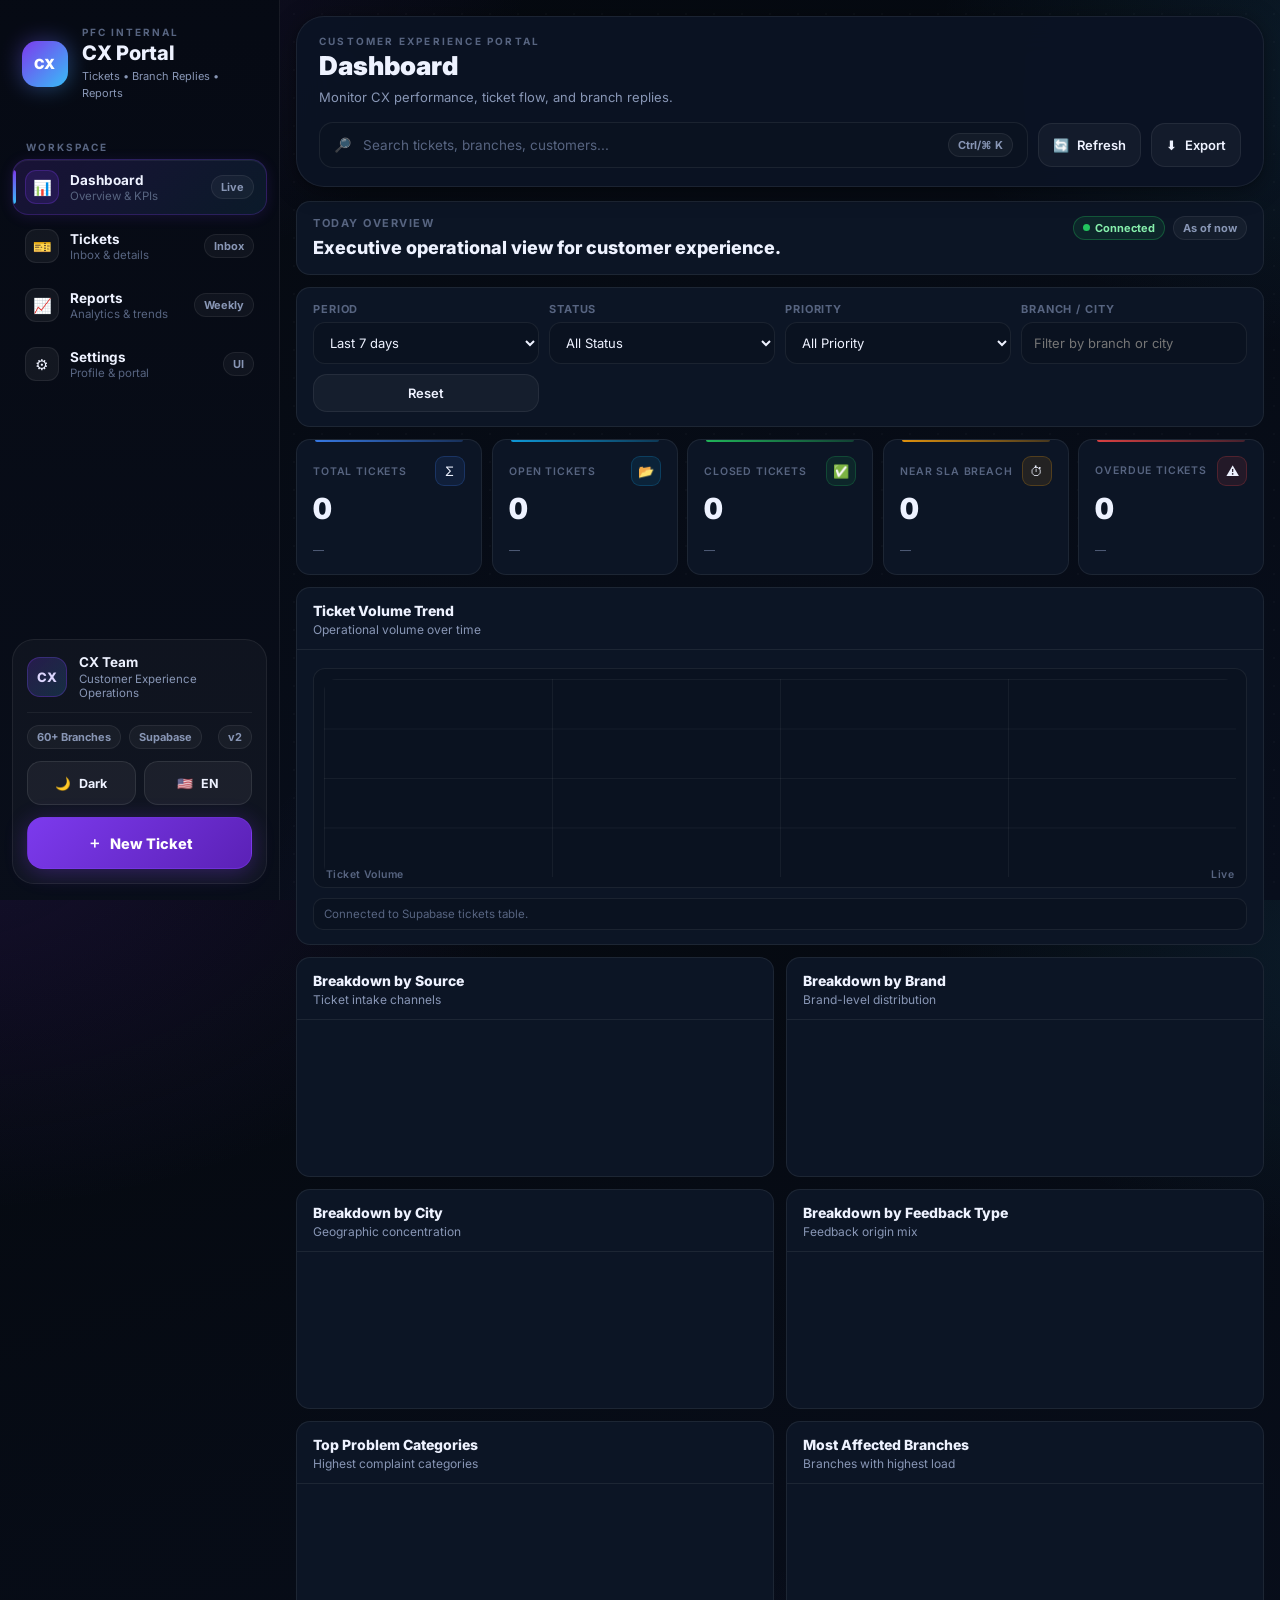
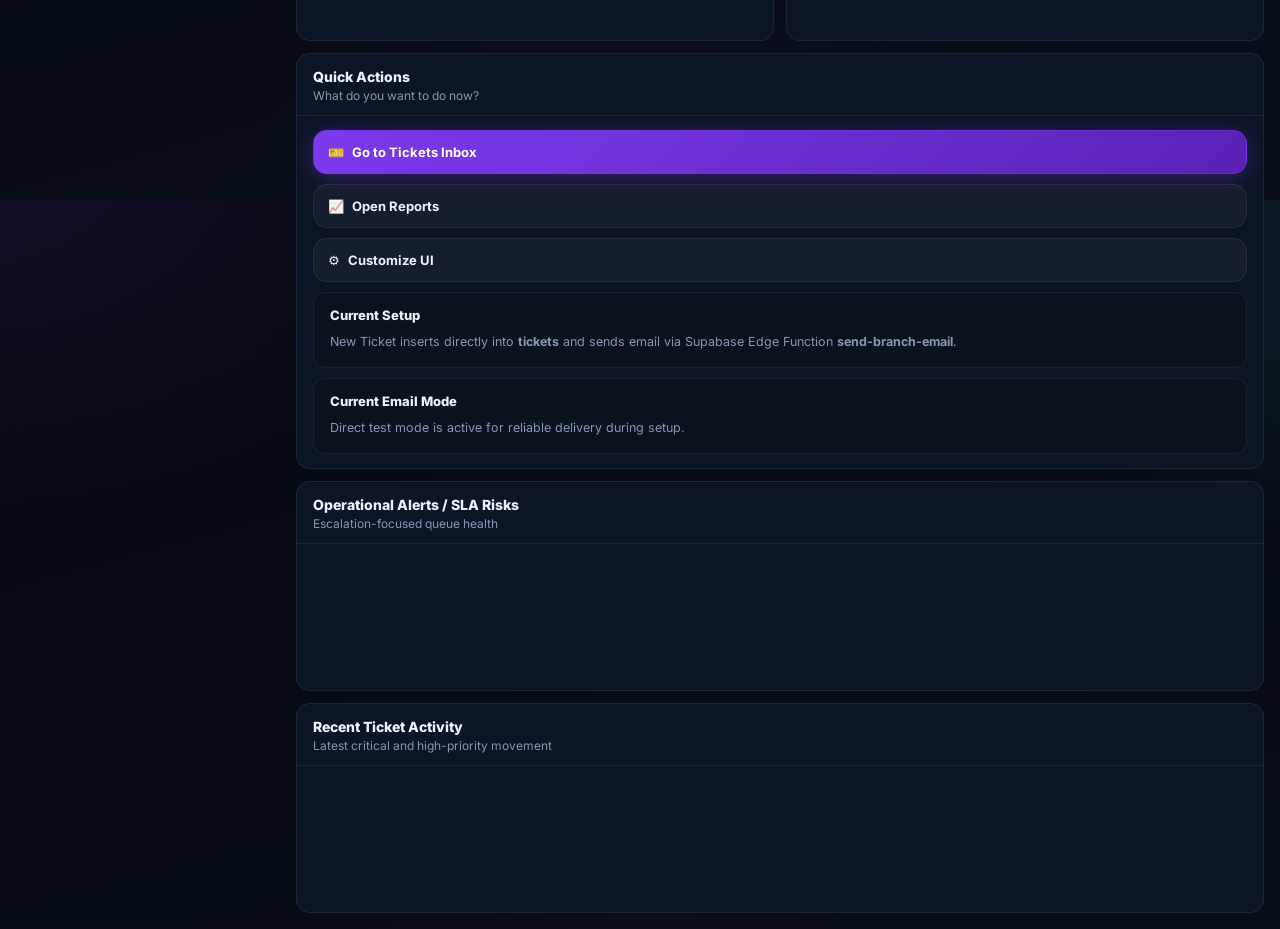
==== commit ba0b5360: "Update index.html" ====
--- a/index.html
+++ b/index.html
@@ -126,23 +126,76 @@
       </div>
 
       <section id="view-dashboard">
+        <div class="dashboardExecutiveHeader card">
+          <div class="cardBody">
+            <div class="dashboardExecutiveLeft">
+              <div class="dashEyebrow" id="overviewTitle">Today Overview</div>
+              <div class="dashHead" id="kpiSub">Executive operational view for customer experience.</div>
+            </div>
+            <div class="dashboardExecutiveRight">
+              <span class="badge good" id="connectedBadge"><span class="liveDot"></span>Connected</span>
+              <span class="badge" id="dashboardAsOf">As of now</span>
+            </div>
+          </div>
+        </div>
+
+        <div class="dashboardFilterRow card">
+          <div class="cardBody">
+            <div class="filterBlock">
+              <label for="dashRange">Period</label>
+              <select id="dashRange" class="dashboardSelect">
+                <option value="all">All Time</option>
+                <option value="24h">Last 24h</option>
+                <option value="7d" selected>Last 7 days</option>
+                <option value="30d">Last 30 days</option>
+              </select>
+            </div>
+            <div class="filterBlock">
+              <label for="dashStatus">Status</label>
+              <select id="dashStatus" class="dashboardSelect">
+                <option value="all">All Status</option>
+                <option value="Open">Open</option>
+                <option value="In Progress">In Progress</option>
+                <option value="Replied">Replied</option>
+                <option value="Closed">Closed</option>
+              </select>
+            </div>
+            <div class="filterBlock">
+              <label for="dashPriority">Priority</label>
+              <select id="dashPriority" class="dashboardSelect">
+                <option value="all">All Priority</option>
+                <option value="High">High</option>
+                <option value="Medium">Medium</option>
+                <option value="Low">Low</option>
+              </select>
+            </div>
+            <div class="filterBlock wide">
+              <label for="dashBranch">Branch / City</label>
+              <input class="dashboardInput" id="dashBranch" placeholder="Filter by branch or city" />
+            </div>
+            <div class="filterBlock action">
+              <button class="btn" id="dashResetFilters">Reset</button>
+            </div>
+          </div>
+        </div>
+
         <div class="statsGrid">
           <div class="statCard">
             <div class="statCardTop">
+              <div class="statLabel" id="statTotalLabel">Total Tickets</div>
+              <div class="statIconBadge">Σ</div>
+            </div>
+            <div class="statValue" id="kpiTotal">0</div>
+            <div class="statMeta" id="kpiTotalT">—</div>
+          </div>
+
+          <div class="statCard">
+            <div class="statCardTop">
               <div class="statLabel" id="statOpenLabel">Open Tickets</div>
-              <div class="statIconBadge">🎫</div>
+              <div class="statIconBadge">📂</div>
             </div>
             <div class="statValue" id="kpiOpen">0</div>
             <div class="statMeta" id="kpiOpenT">—</div>
-          </div>
-
-          <div class="statCard">
-            <div class="statCardTop">
-              <div class="statLabel" id="statRepliedLabel">Branch Replied</div>
-              <div class="statIconBadge">💬</div>
-            </div>
-            <div class="statValue" id="kpiReplied">0</div>
-            <div class="statMeta" id="kpiRepliedT">—</div>
           </div>
 
           <div class="statCard">
@@ -156,66 +209,163 @@
 
           <div class="statCard">
             <div class="statCardTop">
-              <div class="statLabel" id="statAvgLabel">Avg Response</div>
-              <div class="statIconBadge">⚡</div>
-            </div>
-            <div class="statValue" id="kpiAvg">0h</div>
+              <div class="statLabel" id="statRepliedLabel">Near SLA Breach</div>
+              <div class="statIconBadge">⏱</div>
+            </div>
+            <div class="statValue" id="kpiReplied">0</div>
+            <div class="statMeta" id="kpiRepliedT">—</div>
+          </div>
+
+          <div class="statCard">
+            <div class="statCardTop">
+              <div class="statLabel" id="statAvgLabel">Overdue Tickets</div>
+              <div class="statIconBadge">⚠</div>
+            </div>
+            <div class="statValue" id="kpiAvg">0</div>
             <div class="statMeta" id="kpiAvgT">—</div>
           </div>
         </div>
 
         <div class="dashboardGrid">
-          <div class="card heroCard">
-            <div class="cardHeader">
-              <div>
-                <div class="h" id="overviewTitle">Today Overview</div>
-                <div class="s" id="kpiSub">Live snapshot</div>
-              </div>
-              <span class="badge good" id="connectedBadge"><span class="liveDot"></span>Connected</span>
-            </div>
-
-            <div class="cardBody">
-              <div class="chartWrap">
-                <div class="chart">
-                  <div class="bars" id="bars"></div>
-                  <div class="barLabel">
-                    <span id="chartLeftLabel">Ticket Volume</span>
-                    <span id="chartRightLabel">Live</span>
-                  </div>
-                </div>
-              </div>
-
-              <div class="footerNote" id="systemMsg">
-                Connected to Supabase tickets table.
-              </div>
-            </div>
-          </div>
-
-          <div class="card">
-            <div class="cardHeader">
-              <div>
-                <div class="h" id="quickActionsTitle">Quick Actions</div>
-                <div class="s" id="quickActionsSub">What do you want to do now?</div>
-              </div>
-            </div>
-
-            <div class="cardBody stack">
-              <button class="btn primary wide" id="goTickets">🎫 <span id="goTicketsTxt">Go to Tickets Inbox</span></button>
-              <button class="btn wide" id="goReports">📈 <span id="goReportsTxt">Open Reports</span></button>
-              <button class="btn wide" id="goSettings">⚙️ <span id="goSettingsTxt">Customize UI</span></button>
-
-              <div class="panel">
-                <div class="ph" id="currentSetupTitle">Current Setup</div>
-                <div class="panelText" id="currentSetupText">
-                  New Ticket inserts directly into <b>tickets</b> and sends email via Supabase Edge Function <b>send-branch-email</b>.
-                </div>
-              </div>
-
-              <div class="panel">
-                <div class="ph" id="emailModeTitle">Current Email Mode</div>
-                <div class="panelText" id="emailModeText">
-                  Direct test mode is active for reliable delivery during setup.
-                </div>
+          <div class="dashboardMainCol">
+            <div class="card heroCard">
+              <div class="cardHeader">
+                <div>
+                  <div class="h">Ticket Volume Trend</div>
+                  <div class="s">Operational volume over time</div>
+                </div>
+              </div>
+
+              <div class="cardBody">
+                <div class="chartWrap">
+                  <div class="chart">
+                    <div class="bars" id="bars"></div>
+                    <div class="barLabel">
+                      <span id="chartLeftLabel">Ticket Volume</span>
+                      <span id="chartRightLabel">Live</span>
+                    </div>
+                  </div>
+                </div>
+                <div class="footerNote" id="systemMsg">Connected to Supabase tickets table.</div>
+              </div>
+            </div>
+
+            <div class="analyticsSplit">
+              <div class="card">
+                <div class="cardHeader">
+                  <div>
+                    <div class="h">Breakdown by Source</div>
+                    <div class="s">Ticket intake channels</div>
+                  </div>
+                </div>
+                <div class="cardBody"><div class="breakdownList" id="sourceBreakdown"></div></div>
+              </div>
+
+              <div class="card">
+                <div class="cardHeader">
+                  <div>
+                    <div class="h">Breakdown by Brand</div>
+                    <div class="s">Brand-level distribution</div>
+                  </div>
+                </div>
+                <div class="cardBody"><div class="breakdownList" id="brandBreakdown"></div></div>
+              </div>
+
+              <div class="card">
+                <div class="cardHeader">
+                  <div>
+                    <div class="h">Breakdown by City</div>
+                    <div class="s">Geographic concentration</div>
+                  </div>
+                </div>
+                <div class="cardBody"><div class="breakdownList" id="cityBreakdown"></div></div>
+              </div>
+
+              <div class="card">
+                <div class="cardHeader">
+                  <div>
+                    <div class="h">Breakdown by Feedback Type</div>
+                    <div class="s">Feedback origin mix</div>
+                  </div>
+                </div>
+                <div class="cardBody"><div class="breakdownList" id="feedbackTypeBreakdown"></div></div>
+              </div>
+            </div>
+
+            <div class="analyticsSplit">
+              <div class="card">
+                <div class="cardHeader">
+                  <div>
+                    <div class="h">Top Problem Categories</div>
+                    <div class="s">Highest complaint categories</div>
+                  </div>
+                </div>
+                <div class="cardBody"><div class="compactList" id="topCategories"></div></div>
+              </div>
+
+              <div class="card">
+                <div class="cardHeader">
+                  <div>
+                    <div class="h">Most Affected Branches</div>
+                    <div class="s">Branches with highest load</div>
+                  </div>
+                </div>
+                <div class="cardBody"><div class="compactList" id="topBranches"></div></div>
+              </div>
+            </div>
+          </div>
+
+          <div class="dashboardSideCol">
+            <div class="card">
+              <div class="cardHeader">
+                <div>
+                  <div class="h" id="quickActionsTitle">Quick Actions</div>
+                  <div class="s" id="quickActionsSub">What do you want to do now?</div>
+                </div>
+              </div>
+
+              <div class="cardBody stack">
+                <button class="btn primary wide" id="goTickets">🎫 <span id="goTicketsTxt">Go to Tickets Inbox</span></button>
+                <button class="btn wide" id="goReports">📈 <span id="goReportsTxt">Open Reports</span></button>
+                <button class="btn wide" id="goSettings">⚙️ <span id="goSettingsTxt">Customize UI</span></button>
+
+                <div class="panel">
+                  <div class="ph" id="currentSetupTitle">Current Setup</div>
+                  <div class="panelText" id="currentSetupText">
+                    New Ticket inserts directly into <b>tickets</b> and sends email via Supabase Edge Function <b>send-branch-email</b>.
+                  </div>
+                </div>
+
+                <div class="panel">
+                  <div class="ph" id="emailModeTitle">Current Email Mode</div>
+                  <div class="panelText" id="emailModeText">
+                    Direct test mode is active for reliable delivery during setup.
+                  </div>
+                </div>
+              </div>
+            </div>
+
+            <div class="card">
+              <div class="cardHeader">
+                <div>
+                  <div class="h">Operational Alerts / SLA Risks</div>
+                  <div class="s">Escalation-focused queue health</div>
+                </div>
+              </div>
+              <div class="cardBody">
+                <div class="alertsList" id="dashboardAlerts"></div>
+              </div>
+            </div>
+
+            <div class="card">
+              <div class="cardHeader">
+                <div>
+                  <div class="h">Recent Ticket Activity</div>
+                  <div class="s">Latest critical and high-priority movement</div>
+                </div>
+              </div>
+              <div class="cardBody">
+                <div class="activityList" id="dashboardRecentActivity"></div>
               </div>
             </div>
           </div>
@@ -399,30 +549,39 @@
 
         <div class="grid2">
           <div class="field">
-            <label for="newBranchName" id="labelBranchName">Branch Name</label>
-            <select class="input" id="newBranchName">
+            <label id="labelBranchName">Branch Name</label>
+            <select id="newBranchName">
               <option value="">Select branch</option>
             </select>
           </div>
 
           <div class="field">
-            <label for="newPriority" id="labelPriority">Priority</label>
+            <label id="labelBrand">Brand</label>
+            <select id="newBrand">
+              <option value="">Select brand</option>
+              <option value="Asian Hub">Asian Hub</option>
+              <option value="Baytoti">Baytoti</option>
+              <option value="Indo Makan">Indo Makan</option>
+              <option value="Maki House">Maki House</option>
+              <option value="Podo Moro">Podo Moro</option>
+              <option value="Rice&amp;Roll">Rice&amp;Roll</option>
+              <option value="Wok">Wok</option>
+            </select>
+          </div>
+        </div>
+
+        <div class="grid2">
+          <div class="field">
+            <label id="labelPriority">Priority</label>
             <select id="newPriority">
               <option value="High">High</option>
               <option value="Medium" selected>Medium</option>
               <option value="Low">Low</option>
             </select>
           </div>
-        </div>
-
-        <div class="grid2">
-          <div class="field">
-            <label for="newFeedbackType" id="labelFeedbackType">Feedback Type</label>
-            <input class="input" id="newFeedbackType" value="WhatsApp" />
-          </div>
-
-          <div class="field">
-            <label for="newStatus" id="labelStatus">Status</label>
+
+          <div class="field">
+            <label id="labelStatus">Status</label>
             <select id="newStatus">
               <option value="Open">Open</option>
               <option value="In Progress">In Progress</option>
@@ -432,15 +591,42 @@
           </div>
         </div>
 
+        <div class="field full">
+          <label id="labelFeedbackType">Feedback Type</label>
+          <select id="newFeedbackType">
+            <option value="Google Review">Google Review</option>
+            <option value="Dine In Survey (0-6)">Dine In Survey (0-6)</option>
+            <option value="App Survey (0-6)">App Survey (0-6)</option>
+            <option value="Call Center">Call Center</option>
+            <option value="WhatsApp" selected>WhatsApp</option>
+            <option value="Meta Business">Meta Business</option>
+            <option value="Email">Email</option>
+          </select>
+        </div>
+
         <div class="grid2">
           <div class="field">
-            <label for="newFeedbackCategory" id="labelFeedbackCategory">Feedback Category</label>
-            <input class="input" id="newFeedbackCategory" value="test" />
-          </div>
-
-          <div class="field">
-            <label for="newSubCategory" id="labelSubCategory">Sub Category</label>
-            <input class="input" id="newSubCategory" value="test" />
+            <label id="labelFeedbackCategory">Feedback Category</label>
+            <select id="newFeedbackCategory">
+              <option value="">Select category</option>
+              <option value="Food Quality">Food Quality</option>
+              <option value="Service Quality">Service Quality</option>
+              <option value="Ambiance">Ambiance</option>
+              <option value="Cleanliness">Cleanliness</option>
+              <option value="Overall">Overall</option>
+              <option value="Foreign Object">Foreign Object</option>
+              <option value="Poisoning">Poisoning</option>
+              <option value="Delivery">Delivery</option>
+              <option value="App/Online">App/Online</option>
+              <option value="Pricing">Pricing</option>
+            </select>
+          </div>
+
+          <div class="field">
+            <label id="labelSubCategory">Sub Category</label>
+            <select id="newSubCategory">
+              <option value="">Select category first</option>
+            </select>
           </div>
         </div>
 
--- a/styles.css
+++ b/styles.css
@@ -603,6 +603,330 @@
 }
 .footerNote{margin-top:14px;color:var(--muted2);font-size:11.5px;display:flex;align-items:center;gap:8px}
 
+/* ── DASHBOARD EXECUTIVE REDESIGN ── */
+#view-dashboard{margin-top:14px;display:grid;gap:12px}
+
+body.dashboard-active .topbar{
+  border-radius:14px;
+  padding:16px 18px;
+  border-color:var(--stroke-strong);
+}
+body.dashboard-active .topbar .title .h{
+  font-size:24px;
+  -webkit-text-fill-color:initial;
+  background:none;
+  color:var(--text);
+}
+body.dashboard-active .topbar .title .p{
+  font-size:12.5px;
+  line-height:1.5;
+  max-width:780px;
+}
+
+.dashboardExecutiveHeader .cardBody{
+  display:flex;align-items:flex-start;justify-content:space-between;gap:12px;
+  padding:18px 20px;
+}
+.dashEyebrow{
+  font-size:11px;
+  letter-spacing:.14em;
+  text-transform:uppercase;
+  color:var(--muted2);
+  font-weight:700;
+}
+.dashHead{
+  font-size:18px;
+  font-weight:800;
+  color:var(--text);
+  margin-top:6px;
+  max-width:760px;
+  line-height:1.35;
+}
+.dashboardExecutiveRight{display:flex;gap:8px;align-items:center;flex-wrap:wrap;justify-content:flex-end}
+
+.dashboardFilterRow .cardBody{
+  display:grid;
+  grid-template-columns:repeat(12,minmax(0,1fr));
+  gap:10px;
+  padding:14px 16px;
+}
+.filterBlock{display:flex;flex-direction:column;gap:6px;grid-column:span 2}
+.filterBlock.wide{grid-column:span 4}
+.filterBlock.action{grid-column:span 2;justify-content:flex-end}
+.filterBlock label{
+  font-size:11px;
+  font-weight:700;
+  color:var(--muted2);
+  text-transform:uppercase;
+  letter-spacing:.08em;
+}
+.dashboardSelect,.dashboardInput{
+  border:1px solid var(--stroke);
+  background:var(--surface3);
+  color:var(--text);
+  border-radius:12px;
+  min-height:42px;
+  padding:10px 12px;
+  width:100%;
+  font-size:13px;
+}
+.dashboardSelect:focus,.dashboardInput:focus{
+  border-color:rgba(59,130,246,.55);
+  box-shadow:0 0 0 3px rgba(59,130,246,.15);
+}
+
+.statsGrid{
+  margin-top:0;
+  grid-template-columns:repeat(5,minmax(0,1fr));
+  gap:10px;
+}
+.statCard{
+  border-radius:14px;
+  padding:16px;
+  background:var(--surface);
+  box-shadow:none;
+  backdrop-filter:none;
+  -webkit-backdrop-filter:none;
+}
+.statCard:nth-child(1){--ca:59,130,246}
+.statCard:nth-child(2){--ca:14,165,233}
+.statCard:nth-child(3){--ca:34,197,94}
+.statCard:nth-child(4){--ca:245,158,11}
+.statCard:nth-child(5){--ca:239,68,68}
+.statCard::after{display:none}
+.statCard:hover{
+  transform:none;
+  box-shadow:none;
+  border-color:rgba(var(--ca),.4);
+}
+.statCardTop{margin-bottom:8px}
+.statIconBadge{
+  width:30px;height:30px;border-radius:9px;
+  font-size:13px;background:rgba(var(--ca),.1);
+}
+.statLabel{
+  font-size:10.5px;
+  letter-spacing:.08em;
+  color:var(--muted2);
+}
+.statValue{
+  font-size:29px;
+  font-weight:900;
+  line-height:1.05;
+  font-variant-numeric:tabular-nums;
+  margin-bottom:4px;
+  -webkit-text-fill-color:initial;
+  color:var(--text);
+  background:none;
+}
+.statMeta{
+  font-size:11px;
+  line-height:1.4;
+  min-height:30px;
+  display:flex;
+  align-items:flex-end;
+}
+
+.dashboardGrid{
+  margin-top:0;
+  grid-template-columns:minmax(0,1.55fr) minmax(340px,.95fr);
+  gap:12px;
+}
+.dashboardMainCol,.dashboardSideCol{display:grid;gap:12px;align-content:start}
+.analyticsSplit{
+  display:grid;
+  grid-template-columns:repeat(2,minmax(0,1fr));
+  gap:12px;
+}
+.analyticsSplit .card{min-height:220px}
+.dashboardSideCol .card{min-height:210px}
+
+#view-dashboard .card{
+  border-radius:14px;
+  box-shadow:none;
+  backdrop-filter:none;
+  -webkit-backdrop-filter:none;
+  background:var(--surface);
+}
+#view-dashboard .cardHeader{
+  padding:14px 16px 12px;
+  border-bottom:1px solid var(--stroke);
+}
+#view-dashboard .cardHeader .h{font-size:14px}
+#view-dashboard .cardHeader .s{font-size:12px;margin-top:3px}
+#view-dashboard .cardBody{padding:14px 16px}
+
+#view-dashboard .panel{
+  border-radius:12px;
+  background:var(--surface3);
+  border-color:var(--stroke);
+}
+#view-dashboard .stack .btn{
+  min-height:44px;
+  justify-content:flex-start;
+  font-weight:700;
+}
+
+.chart{
+  height:220px;
+  border-radius:12px;
+  background:var(--surface3);
+  border-color:var(--stroke);
+}
+.chart::before{
+  background-image:
+    linear-gradient(rgba(255,255,255,.05) 1px, transparent 1px),
+    linear-gradient(90deg, rgba(255,255,255,.05) 1px, transparent 1px);
+}
+[data-theme="light"] .chart::before{
+  background-image:
+    linear-gradient(rgba(15,23,42,.08) 1px, transparent 1px),
+    linear-gradient(90deg, rgba(15,23,42,.08) 1px, transparent 1px);
+}
+.bars{gap:6px;padding:14px 12px 28px}
+.bar{
+  border-radius:5px 5px 3px 3px;
+  border-color:rgba(30,64,175,.35);
+  background:linear-gradient(180deg,#3b82f6,#1e40af);
+}
+.barLabel{bottom:6px;left:12px;right:12px}
+.footerNote{
+  margin-top:10px;
+  padding:8px 10px;
+  border:1px solid var(--stroke);
+  border-radius:10px;
+  background:var(--surface3);
+}
+
+.breakdownList,.compactList,.alertsList,.activityList{
+  display:flex;
+  flex-direction:column;
+  gap:8px;
+}
+.breakdownRow,.compactRow,.alertRow,.activityRow{
+  border:1px solid var(--stroke);
+  border-radius:10px;
+  background:var(--surface3);
+  padding:10px 12px;
+}
+.breakdownHead,.compactHead{
+  display:flex;
+  justify-content:space-between;
+  gap:10px;
+  font-size:12px;
+  font-weight:700;
+  align-items:flex-start;
+}
+.breakdownHead span:first-child,.compactHead span:first-child{
+  min-width:0;
+  overflow:hidden;
+  text-overflow:ellipsis;
+  white-space:nowrap;
+}
+.breakdownTrack{
+  height:6px;
+  border-radius:999px;
+  background:rgba(148,163,184,.2);
+  margin-top:8px;
+  overflow:hidden;
+}
+.breakdownFill{
+  height:100%;
+  border-radius:999px;
+  background:linear-gradient(90deg,#3b82f6,#0ea5e9);
+}
+
+.compactMeta,.alertMeta,.activityMeta{
+  margin-top:5px;
+  font-size:11.5px;
+  color:var(--muted);
+}
+.alertRow{position:relative;padding-inline-start:14px}
+.alertRow::before{
+  content:"";
+  position:absolute;
+  inset-inline-start:0;
+  top:0;
+  bottom:0;
+  width:3px;
+  border-radius:10px 0 0 10px;
+  background:rgba(148,163,184,.6);
+}
+.alertRow.warn{border-color:rgba(245,158,11,.45)}
+.alertRow.warn::before{background:#f59e0b}
+.alertRow.bad{border-color:rgba(239,68,68,.45)}
+.alertRow.bad::before{background:#ef4444}
+
+.activityHead{
+  display:flex;
+  justify-content:space-between;
+  gap:10px;
+  font-size:12px;
+  font-weight:700;
+}
+.activityBranch{color:var(--muted2);font-size:11.5px}
+.activityHead span:first-child{
+  min-width:0;
+  overflow:hidden;
+  text-overflow:ellipsis;
+  white-space:nowrap;
+}
+.emptyDash{
+  color:var(--muted2);
+  font-size:12px;
+  border:1px dashed var(--stroke);
+  border-radius:10px;
+  padding:12px;
+  text-align:center;
+}
+
+[data-theme="light"] #view-dashboard .card,
+[data-theme="light"] .statCard{
+  background:#fff;
+}
+[data-theme="light"] #view-dashboard .panel,
+[data-theme="light"] .breakdownRow,
+[data-theme="light"] .compactRow,
+[data-theme="light"] .alertRow,
+[data-theme="light"] .activityRow,
+[data-theme="light"] .chart,
+[data-theme="light"] .dashboardSelect,
+[data-theme="light"] .dashboardInput{
+  background:#f7f9fd;
+}
+[data-theme="light"] #view-dashboard .card{
+  border-color:rgba(15,23,42,.1);
+}
+[data-theme="light"] .dashboardExecutiveHeader .dashHead{
+  color:#131d33;
+}
+[data-theme="light"] .breakdownTrack{background:rgba(148,163,184,.28)}
+[data-theme="light"] .footerNote{background:#f3f7fd}
+
+[dir="rtl"] .dashboardExecutiveHeader .cardBody,
+[dir="rtl"] .breakdownHead,
+[dir="rtl"] .compactHead,
+[dir="rtl"] .activityHead{
+  direction:rtl;
+}
+[dir="rtl"] .dashboardExecutiveLeft,
+[dir="rtl"] .filterBlock label,
+[dir="rtl"] .dashHead,
+[dir="rtl"] .activityBranch,
+[dir="rtl"] .compactMeta,
+[dir="rtl"] .alertMeta,
+[dir="rtl"] .activityMeta{
+  text-align:right;
+}
+[dir="rtl"] .dashboardExecutiveRight{justify-content:flex-start}
+[dir="rtl"] .dashboardSelect,[dir="rtl"] .dashboardInput{text-align:right}
+[dir="rtl"] #view-dashboard .stack .btn{justify-content:flex-end}
+[dir="rtl"] .alertRow::before{
+  inset-inline-start:auto;
+  inset-inline-end:0;
+  border-radius:0 10px 10px 0;
+}
+
 /* ── TICKETS ── */
 .ticketsLayout{
   display:grid;
@@ -636,7 +960,7 @@
 select:focus,.chipInput:focus,.textarea:focus,.input:focus{
   border-color:var(--focus);box-shadow:0 0 0 4px rgba(124,58,237,.08);background:rgba(124,58,237,.03);
 }
-select option{color:#111827;background:#0c1525}
+select option{color:#1e293b;background:#f1f5f9}
 
 .rows{max-height:760px;overflow:auto}
 
@@ -815,6 +1139,14 @@
   .topbar{flex-direction:column;align-items:stretch}
   .topActions{width:100%;justify-content:space-between}
   .topActions .btn{flex:0 0 auto}
+  body.dashboard-active .topbar .title .h{font-size:22px}
+  .dashboardFilterRow .cardBody{grid-template-columns:repeat(8,minmax(0,1fr))}
+  .filterBlock{grid-column:span 2}
+  .filterBlock.wide{grid-column:span 2}
+  .filterBlock.action{grid-column:span 2}
+  .statsGrid{grid-template-columns:repeat(5,minmax(0,1fr))}
+  .dashboardGrid{grid-template-columns:1fr}
+  .dashboardSideCol{grid-template-columns:1fr}
 }
 @media (max-width:1100px){
   .appShell{grid-template-columns:1fr;grid-template-areas:"sidebar" "main"}
@@ -825,16 +1157,28 @@
   .search{min-width:220px;width:100%;max-width:none}
   .topbar{flex-direction:column;align-items:stretch}
   .topActions{justify-content:space-between}
-  .statsGrid{grid-template-columns:repeat(2,minmax(0,1fr))}
+  .statsGrid{grid-template-columns:repeat(3,minmax(0,1fr))}
   .settingsCards{grid-template-columns:1fr}
   .grid2{grid-template-columns:1fr}
+  .dashboardFilterRow .cardBody{grid-template-columns:repeat(2,minmax(0,1fr))}
+  .filterBlock,.filterBlock.wide,.filterBlock.action{grid-column:span 1}
+  .analyticsSplit{grid-template-columns:1fr}
+  .dashboardSideCol{grid-template-columns:1fr}
 }
 @media (max-width:720px){
   .main{padding:10px}
   .topbar .title .h{font-size:22px}
-  .statsGrid{grid-template-columns:1fr 1fr}
+  .statsGrid{grid-template-columns:repeat(2,minmax(0,1fr))}
   .kv{grid-template-columns:1fr}
   .rows{max-height:500px}
   .modalHead{align-items:flex-start;flex-direction:column}
   .statValue{font-size:30px}
-}
+  .dashboardExecutiveHeader .cardBody{flex-direction:column;align-items:flex-start}
+  .dashboardFilterRow .cardBody{grid-template-columns:1fr}
+  .filterBlock,.filterBlock.wide,.filterBlock.action{grid-column:span 1}
+  .statsGrid{grid-template-columns:repeat(2,minmax(0,1fr))}
+}
+@media (max-width:560px){
+  .statsGrid{grid-template-columns:1fr}
+  .statMeta{min-height:0}
+}
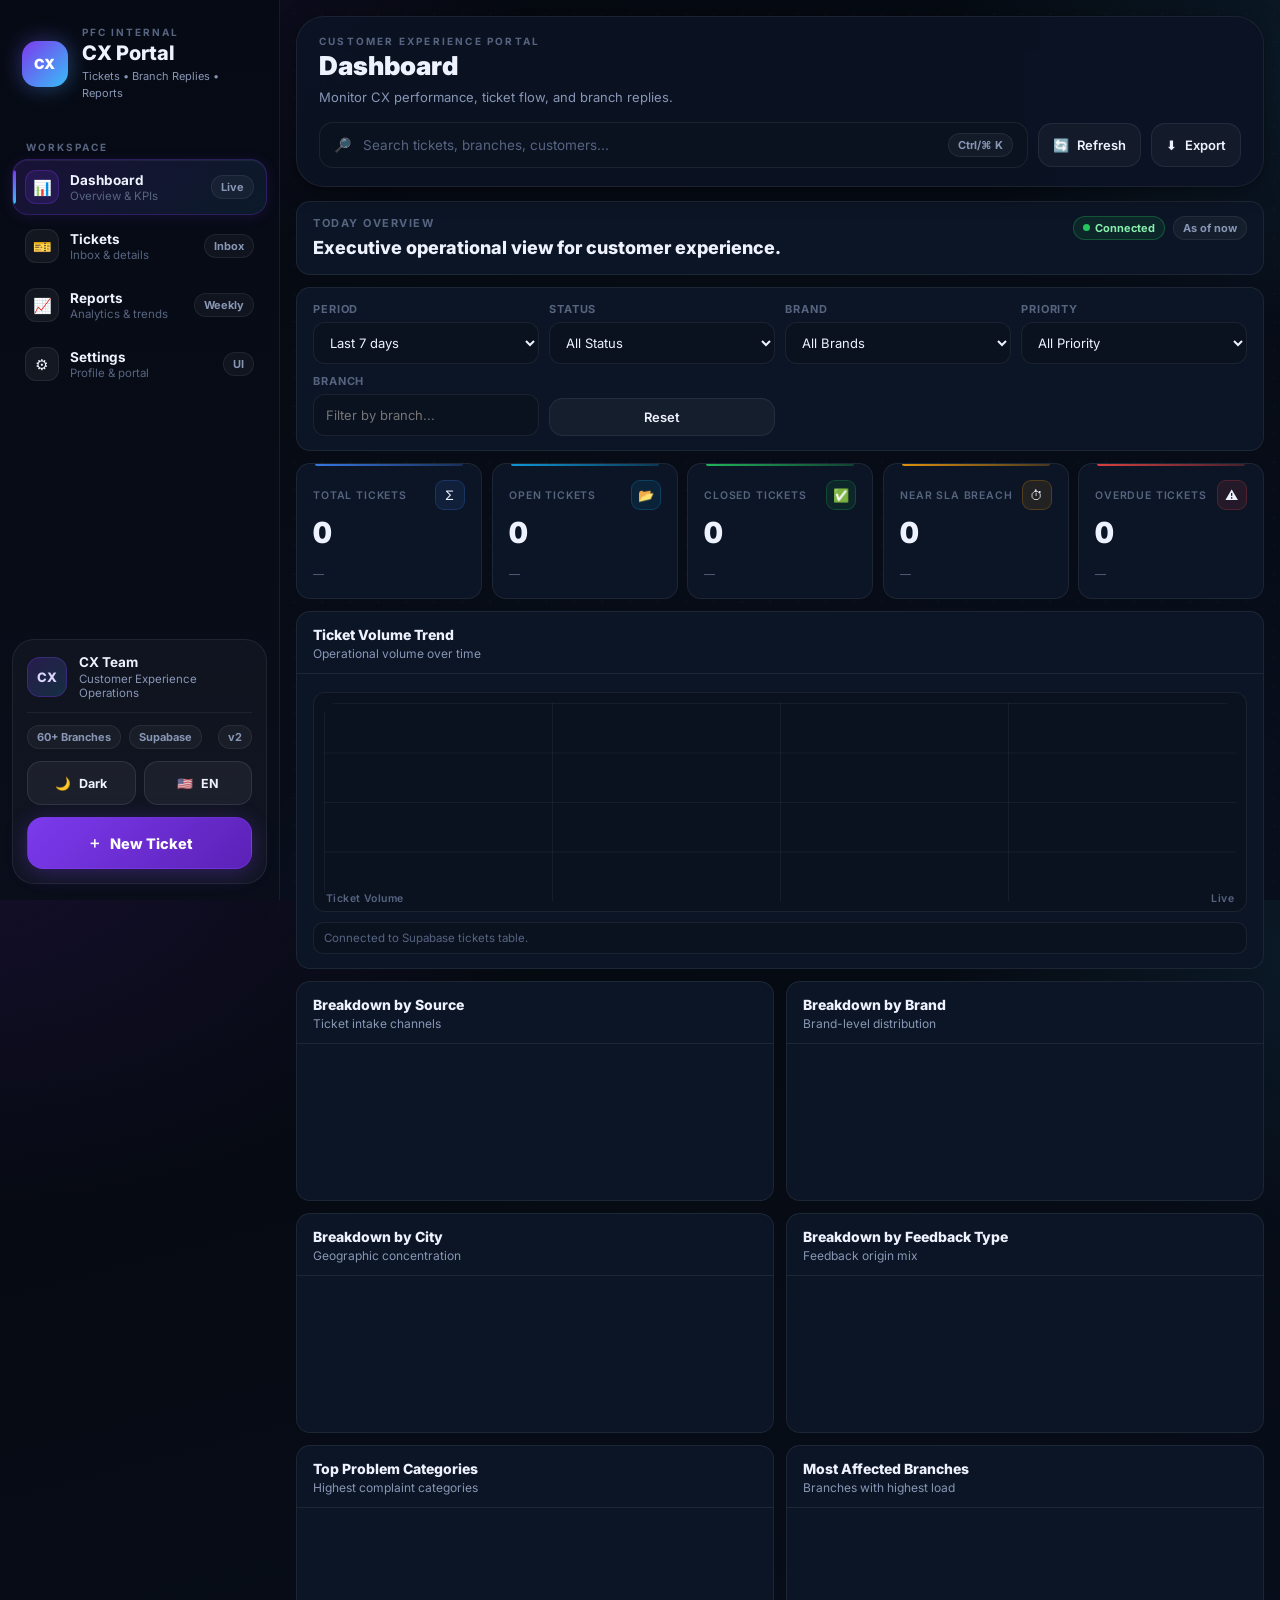
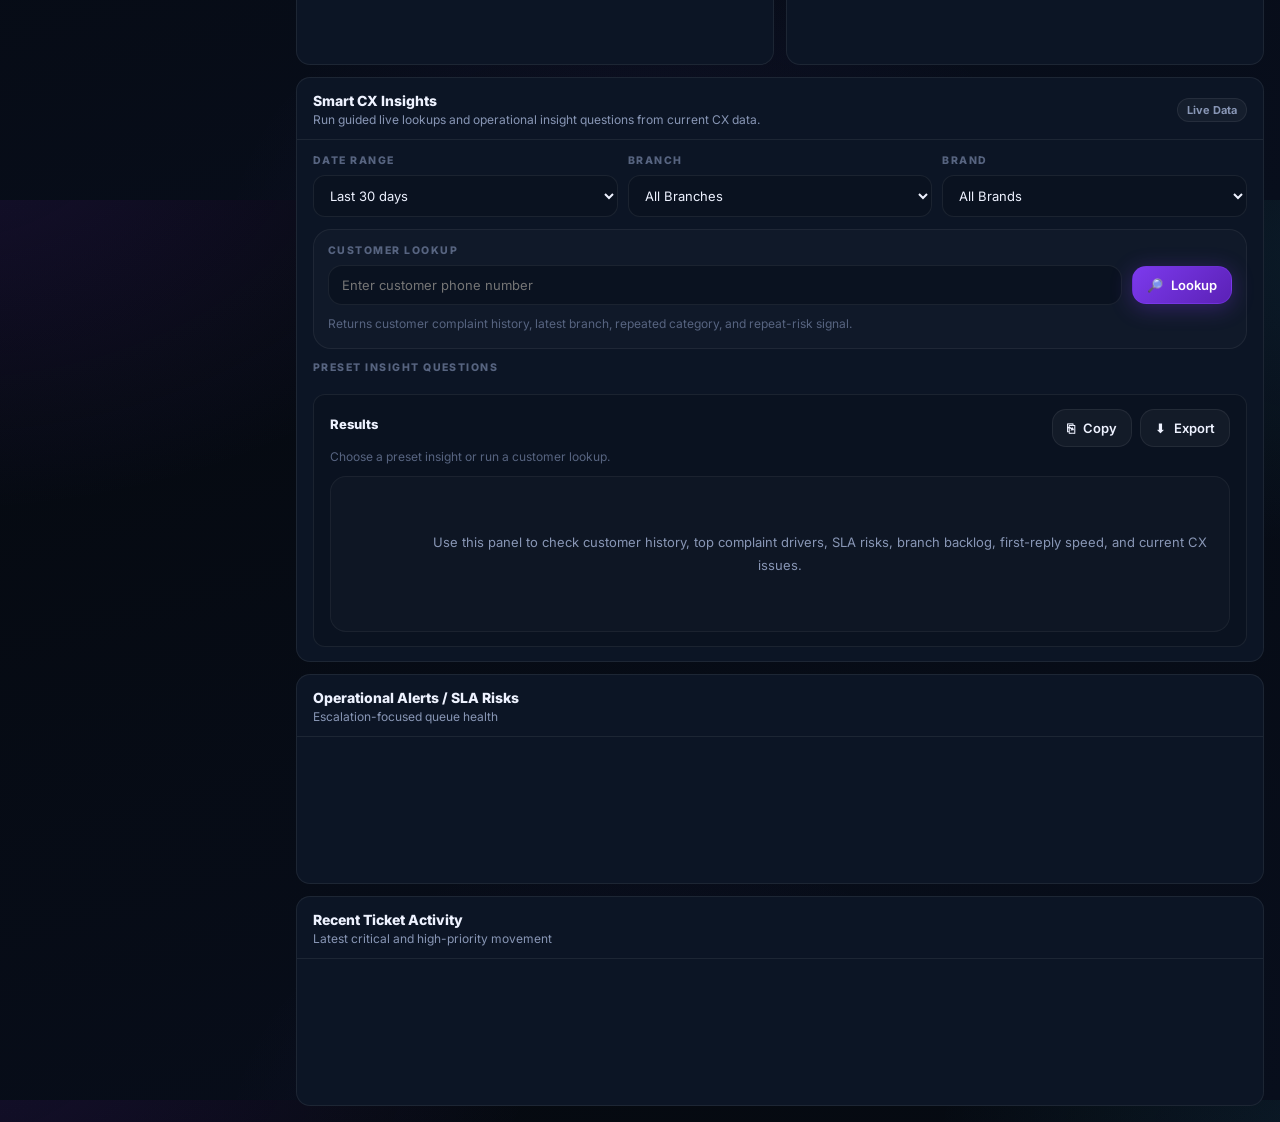
==== commit bbcff74c: "Replace quick actions with Smart CX Insights panel" ====
--- a/index.html
+++ b/index.html
@@ -161,6 +161,12 @@
               </select>
             </div>
             <div class="filterBlock">
+              <label for="dashBrand">Brand</label>
+              <select id="dashBrand" class="dashboardSelect">
+                <option value="all">All Brands</option>
+              </select>
+            </div>
+            <div class="filterBlock">
               <label for="dashPriority">Priority</label>
               <select id="dashPriority" class="dashboardSelect">
                 <option value="all">All Priority</option>
@@ -169,9 +175,9 @@
                 <option value="Low">Low</option>
               </select>
             </div>
-            <div class="filterBlock wide">
-              <label for="dashBranch">Branch / City</label>
-              <input class="dashboardInput" id="dashBranch" placeholder="Filter by branch or city" />
+            <div class="filterBlock">
+              <label for="dashBranch">Branch</label>
+              <input class="dashboardInput" id="dashBranch" placeholder="Filter by branch..." />
             </div>
             <div class="filterBlock action">
               <button class="btn" id="dashResetFilters">Reset</button>
@@ -319,27 +325,63 @@
             <div class="card">
               <div class="cardHeader">
                 <div>
-                  <div class="h" id="quickActionsTitle">Quick Actions</div>
-                  <div class="s" id="quickActionsSub">What do you want to do now?</div>
-                </div>
-              </div>
-
-              <div class="cardBody stack">
-                <button class="btn primary wide" id="goTickets">🎫 <span id="goTicketsTxt">Go to Tickets Inbox</span></button>
-                <button class="btn wide" id="goReports">📈 <span id="goReportsTxt">Open Reports</span></button>
-                <button class="btn wide" id="goSettings">⚙️ <span id="goSettingsTxt">Customize UI</span></button>
-
-                <div class="panel">
-                  <div class="ph" id="currentSetupTitle">Current Setup</div>
-                  <div class="panelText" id="currentSetupText">
-                    New Ticket inserts directly into <b>tickets</b> and sends email via Supabase Edge Function <b>send-branch-email</b>.
-                  </div>
-                </div>
-
-                <div class="panel">
-                  <div class="ph" id="emailModeTitle">Current Email Mode</div>
-                  <div class="panelText" id="emailModeText">
-                    Direct test mode is active for reliable delivery during setup.
+                  <div class="h" id="insightsTitle">Smart CX Insights</div>
+                  <div class="s" id="insightsSub">Run guided live lookups and operational insight questions from current CX data.</div>
+                </div>
+                <span class="badge" id="insightsBadge">Live Data</span>
+              </div>
+
+              <div class="cardBody insightsBody">
+                <div class="insightsControls">
+                  <div class="insightsControlGroup">
+                    <label class="insightsBlockLabel" for="insightsRange" id="insightsRangeLabel">Date Range</label>
+                    <select class="dashboardSelect insightsSelect" id="insightsRange">
+                      <option value="30d">Last 30 days</option>
+                      <option value="7d">Last 7 days</option>
+                      <option value="90d">Last 90 days</option>
+                      <option value="month">This month</option>
+                      <option value="all">All time</option>
+                    </select>
+                  </div>
+                  <div class="insightsControlGroup">
+                    <label class="insightsBlockLabel" for="insightsBranch" id="insightsBranchLabel">Branch</label>
+                    <select class="dashboardSelect insightsSelect" id="insightsBranch">
+                      <option value="all">All Branches</option>
+                    </select>
+                  </div>
+                  <div class="insightsControlGroup">
+                    <label class="insightsBlockLabel" for="insightsBrand" id="insightsBrandLabel">Brand</label>
+                    <select class="dashboardSelect insightsSelect" id="insightsBrand">
+                      <option value="all">All Brands</option>
+                    </select>
+                  </div>
+                </div>
+
+                <div class="insightsLookup">
+                  <div class="insightsBlockLabel" id="lookupTitle">Customer Lookup</div>
+                  <div class="insightsLookupRow">
+                    <input class="input insightsLookupInput" id="customerLookupInput" placeholder="Enter customer phone number" />
+                    <button class="btn primary" id="btnCustomerLookup">🔎 <span id="btnCustomerLookupTxt">Lookup</span></button>
+                  </div>
+                  <div class="insightsLookupHint" id="lookupHint">Returns customer complaint history, latest branch, repeated category, and repeat-risk signal.</div>
+                </div>
+
+                <div class="insightsQuestions">
+                  <div class="insightsBlockLabel" id="presetQuestionsTitle">Preset Insight Questions</div>
+                  <div class="insightsQuestionGrid" id="presetInsightButtons"></div>
+                </div>
+
+                <div class="panel insightsResultPanel">
+                  <div class="insightsResultHead">
+                    <div class="ph" id="resultsTitle">Results</div>
+                    <div class="insightsResultActions">
+                      <button class="btn" id="btnCopyInsightResult">⎘ <span id="btnCopyInsightTxt">Copy</span></button>
+                      <button class="btn" id="btnExportInsightResult">⬇ <span id="btnExportInsightTxt">Export</span></button>
+                    </div>
+                  </div>
+                  <div class="insightsResultMeta" id="insightsResultMeta">Choose a preset insight or run a customer lookup.</div>
+                  <div class="insightsResultContent empty" id="insightsResultContent">
+                    Use this panel to check customer history, top complaint drivers, SLA risks, branch backlog, first-reply speed, and current CX issues.
                   </div>
                 </div>
               </div>
@@ -476,26 +518,124 @@
       </section>
 
       <section id="view-reports" style="display:none">
-        <div class="singlePageCard">
-          <div class="card">
-            <div class="cardHeader">
-              <div>
-                <div class="h" id="reportsTitle">Reports</div>
-                <div class="s" id="reportsSub">Analytics area</div>
-              </div>
-            </div>
-
-            <div class="cardBody">
-              <div class="panel">
-                <div class="ph" id="reportsReadyTitle">Ready for analytics</div>
-                <div class="panelText" id="reportsReadyText">
-                  Add Power BI, Excel export, SLA reports, complaint categories, and branch performance.
-                </div>
-              </div>
-            </div>
-          </div>
-        </div>
-      </section>
+  <div class="rptPage">
+    <div class="rptPageHeader">
+      <div class="rptPageTitleArea">
+        <div class="rptPageTitle" id="reportsTitle">Reports</div>
+        <div class="rptPageSub" id="reportsSub">Deep analytics &amp; management reporting workspace</div>
+      </div>
+      <div class="rptPageActions">
+        <span class="badge" id="rptDataCount">— tickets</span>
+        <button class="btn" id="btnQuickExport">⬇ Export CSV</button>
+      </div>
+    </div>
+
+    <div class="rptFilterBar">
+      <div class="rptFilterGroup">
+        <label class="rptFilterLabel">From</label>
+        <input type="date" class="rptDateInput" id="rptDateFrom" />
+      </div>
+      <div class="rptFilterGroup">
+        <label class="rptFilterLabel">To</label>
+        <input type="date" class="rptDateInput" id="rptDateTo" />
+      </div>
+      <div class="rptFilterGroup">
+        <label class="rptFilterLabel">Brand</label>
+        <select class="rptSelect" id="rptFBrand">
+          <option value="all">All Brands</option>
+          <option value="Baytoti">Baytoti</option>
+          <option value="Asian Hub">Asian Hub</option>
+          <option value="Maki House">Maki House</option>
+          <option value="Podo Moro">Podo Moro</option>
+          <option value="Rice&amp;Roll">Rice&amp;Roll</option>
+          <option value="Wok">Wok</option>
+          <option value="Indo Makan">Indo Makan</option>
+        </select>
+      </div>
+      <div class="rptFilterGroup">
+        <label class="rptFilterLabel">Status</label>
+        <select class="rptSelect" id="rptFStatus">
+          <option value="all">All Status</option>
+          <option value="Open">Open</option>
+          <option value="In Progress">In Progress</option>
+          <option value="Replied">Replied</option>
+          <option value="Closed">Closed</option>
+        </select>
+      </div>
+      <div class="rptFilterGroup">
+        <label class="rptFilterLabel">Source</label>
+        <select class="rptSelect" id="rptFSource">
+          <option value="all">All Sources</option>
+          <option value="Google Review">Google Review</option>
+          <option value="WhatsApp">WhatsApp</option>
+          <option value="Call Center">Call Center</option>
+          <option value="Email">Email</option>
+          <option value="Meta Business">Meta Business</option>
+          <option value="Dine In Survey (0-6)">Dine In Survey</option>
+          <option value="App Survey (0-6)">App Survey</option>
+        </select>
+      </div>
+      <div class="rptFilterGroup">
+        <label class="rptFilterLabel">Priority</label>
+        <select class="rptSelect" id="rptFPriority">
+          <option value="all">All Priority</option>
+          <option value="High">High</option>
+          <option value="Medium">Medium</option>
+          <option value="Low">Low</option>
+        </select>
+      </div>
+      <div class="rptFilterGroup">
+        <label class="rptFilterLabel">SLA</label>
+        <select class="rptSelect" id="rptFSLA">
+          <option value="all">All SLA</option>
+          <option value="pending">Pending</option>
+          <option value="at_risk">At Risk</option>
+          <option value="breached">Breached</option>
+        </select>
+      </div>
+      <div class="rptFilterGroup">
+        <label class="rptFilterLabel">Category</label>
+        <select class="rptSelect" id="rptFCategory">
+          <option value="all">All Categories</option>
+          <option value="Food Quality">Food Quality</option>
+          <option value="Service Quality">Service Quality</option>
+          <option value="Ambiance">Ambiance</option>
+          <option value="Cleanliness">Cleanliness</option>
+          <option value="Overall">Overall</option>
+          <option value="Foreign Object">Foreign Object</option>
+          <option value="Poisoning">Poisoning</option>
+          <option value="Delivery">Delivery</option>
+          <option value="App/Online">App/Online</option>
+          <option value="Pricing">Pricing</option>
+        </select>
+      </div>
+      <div class="rptFilterGroup">
+        <label class="rptFilterLabel">Branch</label>
+        <select class="rptSelect" id="rptFBranch">
+          <option value="all">All Branches</option>
+        </select>
+      </div>
+      <button class="btn" id="btnRptReset">↺ Reset</button>
+    </div>
+
+    <nav class="rptNav" id="rptNav">
+      <button class="rptTab active" data-section="executive">Executive Summary</button>
+      <button class="rptTab" data-section="period">Period Comparison</button>
+      <button class="rptTab" data-section="sla">SLA Performance</button>
+      <button class="rptTab" data-section="branch">Branch Report</button>
+      <button class="rptTab" data-section="brand">Brand Report</button>
+      <button class="rptTab" data-section="source">Source Analysis</button>
+      <button class="rptTab" data-section="category">Categories</button>
+      <button class="rptTab" data-section="aging">Ticket Aging</button>
+      <button class="rptTab" data-section="trend">Trend</button>
+      <button class="rptTab rptTabExport" data-section="export">⬇ Export</button>
+    </nav>
+
+    <div class="rptContent" id="rptContent">
+      <div class="rptLoading">Loading report data…</div>
+    </div>
+  </div>
+</section>
 
       <section id="view-settings" style="display:none">
         <div class="settingsLayout">
--- a/styles.css
+++ b/styles.css
@@ -477,6 +477,7 @@
 .statCard:nth-child(2){animation:cardIn .4s ease .1s both}
 .statCard:nth-child(3){animation:cardIn .4s ease .15s both}
 .statCard:nth-child(4){animation:cardIn .4s ease .2s both}
+.statCard:nth-child(5){animation:cardIn .4s ease .25s both}
 
 /* Colored top bar */
 .statCard::before{
@@ -767,6 +768,125 @@
   font-weight:700;
 }
 
+/* ── SMART INSIGHTS ── */
+.insightsBody{display:grid;gap:12px}
+.insightsControls{display:grid;grid-template-columns:repeat(3,minmax(0,1fr));gap:10px}
+.insightsLookup,.insightsQuestions,.insightsResultPanel{min-width:0}
+.insightsControlGroup{min-width:0}
+.insightsBlockLabel{
+  display:block;
+  font-size:10.5px;
+  font-weight:800;
+  text-transform:uppercase;
+  letter-spacing:.14em;
+  color:var(--muted2);
+  margin-bottom:8px;
+}
+.insightsLookup{
+  border:1px solid rgba(255,255,255,.06);
+  background:rgba(255,255,255,.02);
+  border-radius:18px;
+  padding:14px;
+}
+.insightsLookupRow{
+  display:grid;
+  grid-template-columns:minmax(0,1fr) auto;
+  gap:10px;
+  align-items:center;
+}
+.insightsLookupInput{min-width:0}
+.insightsLookupHint,.insightsResultMeta{color:var(--muted2);font-size:12px;line-height:1.6}
+.insightsLookupHint{margin-top:9px}
+.insightsSelect{width:100%}
+.insightsQuestionGrid{display:grid;grid-template-columns:1fr 1fr;gap:8px}
+.insightChip{
+  border:1px solid rgba(124,58,237,.18);
+  background:linear-gradient(135deg,rgba(124,58,237,.08),rgba(56,189,248,.05));
+  color:var(--text);
+  border-radius:16px;
+  padding:12px;
+  font-size:12px;
+  line-height:1.45;
+  cursor:pointer;
+  transition:var(--t);
+  text-align:left;
+}
+.insightChip:hover{
+  transform:translateY(-1px);
+  border-color:rgba(124,58,237,.32);
+  background:linear-gradient(135deg,rgba(124,58,237,.14),rgba(56,189,248,.08));
+  box-shadow:var(--shadow);
+}
+.insightChip.active{
+  border-color:rgba(124,58,237,.34);
+  background:linear-gradient(135deg,rgba(124,58,237,.16),rgba(56,189,248,.1));
+  box-shadow:inset 0 1px 0 rgba(255,255,255,.08),var(--shadow);
+}
+.insightChipTitle{font-weight:800;font-size:12.5px;color:var(--text)}
+.insightChipSub{margin-top:4px;font-size:11px;color:var(--muted);line-height:1.5}
+.insightsResultContent{
+  margin-top:10px;
+  border-radius:16px;
+  border:1px solid rgba(255,255,255,.05);
+  background:rgba(255,255,255,.02);
+  padding:14px 15px;
+  min-height:156px;
+  color:var(--text);
+  font-size:13px;
+  line-height:1.75;
+  white-space:pre-wrap;
+  word-break:break-word;
+}
+.insightsResultContent.empty{
+  display:flex;
+  align-items:center;
+  justify-content:center;
+  text-align:center;
+  color:var(--muted);
+}
+.insightsResultContent.loading{
+  color:var(--muted);
+  background:linear-gradient(90deg,rgba(255,255,255,.03),rgba(255,255,255,.06),rgba(255,255,255,.03));
+  background-size:300% 100%;
+  animation:shimmer 1.8s linear infinite;
+}
+.insightsResultContent.error{
+  border-color:rgba(239,68,68,.22);
+  background:rgba(239,68,68,.06);
+  color:#fecaca;
+}
+.insightsResultHead{display:flex;align-items:center;justify-content:space-between;gap:10px;flex-wrap:wrap}
+.insightsResultActions{display:flex;gap:8px;flex-wrap:wrap}
+.insightsSummary{font-size:13px;color:var(--text);line-height:1.75}
+.insightsMetrics{display:grid;grid-template-columns:repeat(3,minmax(0,1fr));gap:8px;margin-top:12px}
+.insightsMetric{
+  border:1px solid rgba(255,255,255,.05);
+  background:rgba(255,255,255,.02);
+  border-radius:14px;
+  padding:10px 12px;
+}
+.insightsMetricLabel{font-size:10.5px;text-transform:uppercase;letter-spacing:.1em;color:var(--muted2);font-weight:800}
+.insightsMetricValue{margin-top:6px;font-size:18px;font-weight:900;color:var(--text)}
+.insightsList{display:flex;flex-direction:column;gap:8px;margin-top:12px}
+.insightsListItem{
+  border:1px solid rgba(255,255,255,.05);
+  background:rgba(255,255,255,.02);
+  border-radius:14px;
+  padding:10px 12px;
+}
+.insightsListHead{display:flex;justify-content:space-between;gap:10px;font-size:12px;font-weight:800}
+.insightsListMeta{margin-top:4px;font-size:11.5px;color:var(--muted);line-height:1.6}
+[data-theme="light"] .insightChip{
+  background:linear-gradient(135deg,rgba(109,40,217,.06),rgba(14,165,233,.05));
+}
+[data-theme="light"] .insightsLookup,
+[data-theme="light"] .insightsResultContent,
+[data-theme="light"] .insightsMetric,
+[data-theme="light"] .insightsListItem{background:rgba(15,23,42,.02)}
+[data-theme="light"] .insightsResultContent.loading{
+  background:linear-gradient(90deg,rgba(15,23,42,.03),rgba(15,23,42,.06),rgba(15,23,42,.03));
+}
+
 .chart{
   height:220px;
   border-radius:12px;
@@ -921,6 +1041,11 @@
 [dir="rtl"] .dashboardExecutiveRight{justify-content:flex-start}
 [dir="rtl"] .dashboardSelect,[dir="rtl"] .dashboardInput{text-align:right}
 [dir="rtl"] #view-dashboard .stack .btn{justify-content:flex-end}
+[dir="rtl"] .insightsLookupRow{grid-template-columns:auto minmax(0,1fr)}
+[dir="rtl"] .insightsResultHead,[dir="rtl"] .insightsResultActions{justify-content:flex-start}
+[dir="rtl"] .insightChip{text-align:right}
+[dir="rtl"] .insightsResultContent{text-align:right}
+[dir="rtl"] .insightsListHead{direction:rtl}
 [dir="rtl"] .alertRow::before{
   inset-inline-start:auto;
   inset-inline-end:0;
@@ -1164,6 +1289,10 @@
   .filterBlock,.filterBlock.wide,.filterBlock.action{grid-column:span 1}
   .analyticsSplit{grid-template-columns:1fr}
   .dashboardSideCol{grid-template-columns:1fr}
+  .insightsControls{grid-template-columns:1fr}
+  .insightsLookupRow{grid-template-columns:1fr}
+  .insightsQuestionGrid{grid-template-columns:1fr}
+  .insightsMetrics{grid-template-columns:1fr}
 }
 @media (max-width:720px){
   .main{padding:10px}
@@ -1182,3 +1311,279 @@
   .statsGrid{grid-template-columns:1fr}
   .statMeta{min-height:0}
 }
+
+/* ═══════════════════════════════════════
+   REPORTS — Enterprise Reporting Workspace
+   ═══════════════════════════════════════ */
+
+/* ── Page shell ── */
+.rptPage{display:flex;flex-direction:column;gap:14px;padding-top:14px;min-height:calc(100vh - 80px)}
+
+.rptPageHeader{
+  display:flex;align-items:flex-start;justify-content:space-between;gap:16px;flex-wrap:wrap;
+  padding:18px 22px;
+  background:var(--card);border:1px solid var(--stroke);border-radius:var(--radius3);
+  box-shadow:var(--shadow);
+}
+.rptPageTitle{font-size:22px;font-weight:900;line-height:1.2;color:var(--text)}
+.rptPageSub{font-size:12.5px;color:var(--muted);margin-top:4px}
+.rptPageActions{display:flex;align-items:center;gap:10px;flex-wrap:wrap}
+
+/* ── Filter Bar ── */
+.rptFilterBar{
+  display:flex;align-items:flex-end;gap:10px;flex-wrap:wrap;
+  padding:14px 18px;
+  background:var(--card);border:1px solid var(--stroke);border-radius:var(--radius2);
+  box-shadow:var(--shadow);
+}
+.rptFilterGroup{display:flex;flex-direction:column;gap:5px;min-width:0}
+.rptFilterLabel{font-size:10px;font-weight:700;text-transform:uppercase;letter-spacing:.12em;color:var(--muted2)}
+.rptDateInput,.rptSelect{
+  border:1px solid var(--stroke);background:var(--surface3);color:var(--text);
+  padding:8px 10px;border-radius:10px;font-size:12.5px;font-family:var(--font);
+  transition:var(--t);height:36px;
+}
+.rptDateInput:focus,.rptSelect:focus{border-color:var(--focus);box-shadow:0 0 0 3px rgba(124,58,237,.1);outline:none}
+.rptSelect option{color:#1e293b;background:#f1f5f9}
+[data-theme="light"] .rptDateInput,[data-theme="light"] .rptSelect{background:#fff;color:#131d33}
+
+/* ── Tab Navigation ── */
+.rptNav{
+  display:flex;gap:4px;flex-wrap:wrap;
+  padding:6px;
+  background:var(--card);border:1px solid var(--stroke);border-radius:var(--radius2);
+  box-shadow:var(--shadow);
+}
+.rptTab{
+  border:1px solid transparent;background:transparent;color:var(--muted);
+  padding:8px 14px;border-radius:10px;cursor:pointer;
+  font-size:12.5px;font-weight:600;font-family:var(--font);
+  transition:var(--t);white-space:nowrap;
+}
+.rptTab:hover{background:rgba(255,255,255,.05);color:var(--text)}
+.rptTab.active{
+  background:linear-gradient(135deg,rgba(124,58,237,.18),rgba(56,189,248,.1));
+  border-color:rgba(124,58,237,.28);color:var(--text);
+  box-shadow:inset 0 1px 0 rgba(255,255,255,.06);
+}
+.rptTabExport{margin-left:auto;color:var(--brand2)}
+.rptTabExport:hover{background:rgba(56,189,248,.08);color:var(--brand2)}
+[data-theme="light"] .rptTab:hover{background:rgba(15,23,42,.04)}
+[data-theme="light"] .rptTab.active{background:linear-gradient(135deg,rgba(109,40,217,.1),rgba(14,165,233,.06));border-color:rgba(109,40,217,.2)}
+
+/* ── Content area ── */
+.rptContent{display:flex;flex-direction:column;gap:14px;padding-bottom:24px}
+.rptLoading{display:flex;align-items:center;justify-content:center;min-height:200px;color:var(--muted);font-size:13px}
+
+/* ── Section wrapper ── */
+.rptSection{display:flex;flex-direction:column;gap:14px}
+.rptSectionTitle{
+  font-size:11px;font-weight:700;text-transform:uppercase;letter-spacing:.18em;
+  color:var(--muted2);padding:0 2px;display:flex;align-items:center;gap:8px;
+}
+.rptSectionTitle::after{content:'';flex:1;height:1px;background:var(--stroke)}
+
+/* ── Metric grid (Executive summary) ── */
+.rptMetricGrid{
+  display:grid;
+  grid-template-columns:repeat(5,minmax(0,1fr));
+  gap:10px;
+}
+.rptMetric{
+  border:1px solid var(--stroke);background:var(--card);
+  border-radius:var(--radius2);padding:16px;
+  position:relative;overflow:hidden;transition:var(--t-slow);
+}
+.rptMetric::before{
+  content:'';position:absolute;top:0;left:0;right:0;height:2px;
+  background:var(--rpt-accent, linear-gradient(90deg,rgba(124,58,237,.8),rgba(56,189,248,.4)));
+}
+.rptMetric:hover{transform:translateY(-2px);box-shadow:var(--shadow-lg)}
+.rptMetricLabel{font-size:10.5px;font-weight:700;text-transform:uppercase;letter-spacing:.1em;color:var(--muted);margin-bottom:10px}
+.rptMetricValue{font-size:28px;font-weight:900;line-height:1;color:var(--text);letter-spacing:-.02em}
+.rptMetricSub{font-size:11px;color:var(--muted2);margin-top:6px;line-height:1.5}
+.rptMetric.accent-bad .rptMetricValue{color:var(--bad)}
+.rptMetric.accent-warn .rptMetricValue{color:var(--warn)}
+.rptMetric.accent-good .rptMetricValue{color:var(--good)}
+.rptMetric.accent-blue .rptMetricValue{color:var(--brand2)}
+
+/* ── Two-column layout ── */
+.rptGrid2{display:grid;grid-template-columns:minmax(0,1fr) minmax(0,1fr);gap:14px}
+.rptGrid3{display:grid;grid-template-columns:repeat(3,minmax(0,1fr));gap:14px}
+
+/* ── Report card ── */
+.rptCard{
+  border:1px solid var(--stroke);background:var(--card);
+  border-radius:var(--radius2);overflow:hidden;
+  box-shadow:var(--shadow);
+}
+.rptCardHead{
+  padding:14px 18px;border-bottom:1px solid rgba(255,255,255,.05);
+  display:flex;align-items:center;justify-content:space-between;gap:10px;
+}
+.rptCardTitle{font-size:13px;font-weight:800;color:var(--text)}
+.rptCardMeta{font-size:11.5px;color:var(--muted2)}
+.rptCardBody{padding:14px 18px}
+
+/* ── Breakdown bars ── */
+.rptBarRows{display:flex;flex-direction:column;gap:8px}
+.rptBarRow{display:grid;grid-template-columns:120px 1fr 42px 46px;gap:8px;align-items:center}
+.rptBarLabel{font-size:12px;color:var(--text);white-space:nowrap;overflow:hidden;text-overflow:ellipsis}
+.rptBarTrack{height:8px;background:rgba(255,255,255,.06);border-radius:6px;overflow:hidden}
+.rptBar{height:100%;border-radius:6px;background:linear-gradient(90deg,var(--brand),var(--brand2));transition:width .5s cubic-bezier(.4,0,.2,1)}
+.rptBar.bar-bad{background:linear-gradient(90deg,var(--bad),#f97316)}
+.rptBar.bar-warn{background:linear-gradient(90deg,var(--warn),#fbbf24)}
+.rptBar.bar-good{background:linear-gradient(90deg,var(--good),#34d399)}
+.rptBar.bar-blue{background:linear-gradient(90deg,var(--brand2),#818cf8)}
+.rptBarCount{font-size:12px;font-weight:700;color:var(--text);text-align:right}
+.rptBarPct{font-size:11px;color:var(--muted2);text-align:right}
+
+/* ── Table ── */
+.rptTable{width:100%;border-collapse:collapse;font-size:12.5px}
+.rptTable th{
+  padding:9px 12px;text-align:left;font-size:10.5px;font-weight:700;
+  text-transform:uppercase;letter-spacing:.1em;color:var(--muted2);
+  border-bottom:1px solid var(--stroke);background:rgba(255,255,255,.02);
+  white-space:nowrap;
+}
+.rptTable td{
+  padding:10px 12px;color:var(--text);border-bottom:1px solid rgba(255,255,255,.03);
+  vertical-align:middle;
+}
+.rptTable tr:last-child td{border-bottom:none}
+.rptTable tr:hover td{background:rgba(255,255,255,.025)}
+.rptTable td.num{text-align:right;font-weight:700;font-variant-numeric:tabular-nums}
+.rptTable td.muted{color:var(--muted)}
+[data-theme="light"] .rptTable th{background:rgba(15,23,42,.02)}
+[data-theme="light"] .rptTable tr:hover td{background:rgba(15,23,42,.02)}
+[dir="rtl"] .rptTable th,[dir="rtl"] .rptTable td{text-align:right}
+[dir="rtl"] .rptTable td.num{text-align:left}
+
+/* ── Delta indicators ── */
+.rptDelta{display:inline-flex;align-items:center;gap:3px;font-size:11px;font-weight:700;padding:2px 7px;border-radius:999px}
+.rptDelta.up-bad{background:rgba(239,68,68,.12);color:#fca5a5}
+.rptDelta.down-good{background:rgba(34,197,94,.12);color:#86efac}
+.rptDelta.up-good{background:rgba(34,197,94,.12);color:#86efac}
+.rptDelta.down-bad{background:rgba(239,68,68,.12);color:#fca5a5}
+.rptDelta.neutral{background:rgba(255,255,255,.06);color:var(--muted)}
+
+/* ── Comparison table ── */
+.rptCompareTable{width:100%;border-collapse:collapse;font-size:12.5px}
+.rptCompareTable th{
+  padding:10px 14px;text-align:left;font-size:10.5px;font-weight:700;
+  text-transform:uppercase;letter-spacing:.1em;color:var(--muted2);
+  border-bottom:1px solid var(--stroke);
+}
+.rptCompareTable td{
+  padding:11px 14px;border-bottom:1px solid rgba(255,255,255,.04);color:var(--text);
+}
+.rptCompareTable tr:last-child td{border-bottom:none}
+.rptCompareTable .metric-label{font-weight:600;color:var(--muted)}
+.rptCompareTable .val-current{font-weight:800;font-size:14px}
+.rptCompareTable .val-prev{color:var(--muted2)}
+[dir="rtl"] .rptCompareTable th,[dir="rtl"] .rptCompareTable td{text-align:right}
+
+/* ── SLA Indicators ── */
+.rptSlaRow{display:flex;align-items:center;gap:10px;padding:10px 0;border-bottom:1px solid rgba(255,255,255,.04)}
+.rptSlaRow:last-child{border-bottom:none}
+.rptSlaDot{width:10px;height:10px;border-radius:50%;flex-shrink:0}
+.rptSlaLabel{flex:1;font-size:13px;color:var(--text)}
+.rptSlaCount{font-weight:800;font-size:15px;min-width:32px;text-align:right}
+.rptSlaPct{font-size:11.5px;color:var(--muted2);min-width:44px;text-align:right}
+.rptSlaBar{flex:2;height:6px;background:rgba(255,255,255,.06);border-radius:4px;overflow:hidden}
+.rptSlaBarFill{height:100%;border-radius:4px;transition:width .5s ease}
+
+/* ── Aging buckets ── */
+.rptAgingGrid{display:grid;grid-template-columns:repeat(4,minmax(0,1fr));gap:10px}
+.rptAgingBucket{
+  border:1px solid var(--stroke);background:var(--surface2);
+  border-radius:var(--radius);padding:16px;text-align:center;
+}
+.rptAgingBucketCount{font-size:30px;font-weight:900;line-height:1;margin-bottom:6px}
+.rptAgingBucketLabel{font-size:11px;color:var(--muted);font-weight:600}
+.rptAgingBucket.age-ok .rptAgingBucketCount{color:var(--good)}
+.rptAgingBucket.age-mild .rptAgingBucketCount{color:var(--warn)}
+.rptAgingBucket.age-warn .rptAgingBucketCount{color:#f97316}
+.rptAgingBucket.age-bad .rptAgingBucketCount{color:var(--bad)}
+
+/* ── Trend mini bars ── */
+.rptTrendChart{display:flex;align-items:flex-end;gap:4px;height:80px;padding:4px 0}
+.rptTrendBar{
+  flex:1;border-radius:4px 4px 2px 2px;min-width:10px;
+  background:linear-gradient(180deg,var(--brand),rgba(56,189,248,.6));
+  opacity:.85;transition:opacity .2s;cursor:default;position:relative;
+}
+.rptTrendBar:hover{opacity:1}
+.rptTrendLabels{display:flex;justify-content:space-between;font-size:10px;color:var(--muted2);margin-top:6px;padding:0 2px}
+
+/* ── Export grid ── */
+.rptExportGrid{display:grid;grid-template-columns:repeat(3,minmax(0,1fr));gap:12px}
+.rptExportBtn{
+  display:flex;flex-direction:column;gap:8px;align-items:flex-start;
+  border:1px solid var(--stroke);background:var(--surface2);
+  border-radius:var(--radius2);padding:18px;cursor:pointer;
+  transition:var(--t);font-family:var(--font);text-align:left;color:var(--text);
+}
+.rptExportBtn:hover{border-color:rgba(124,58,237,.3);background:rgba(124,58,237,.06);transform:translateY(-2px);box-shadow:var(--shadow)}
+.rptExportBtnIcon{font-size:22px}
+.rptExportBtnTitle{font-size:13.5px;font-weight:800;color:var(--text)}
+.rptExportBtnSub{font-size:11.5px;color:var(--muted);line-height:1.5}
+[data-theme="light"] .rptExportBtn{background:var(--surface2)}
+[dir="rtl"] .rptExportBtn{text-align:right;align-items:flex-end}
+
+/* ── Rank badge ── */
+.rptRank{
+  display:inline-flex;align-items:center;justify-content:center;
+  width:22px;height:22px;border-radius:6px;font-size:11px;font-weight:800;
+  background:rgba(255,255,255,.07);color:var(--muted2);
+}
+.rptRank.top1{background:rgba(245,158,11,.15);color:#fbbf24}
+.rptRank.top2{background:rgba(148,163,184,.12);color:#94a3b8}
+.rptRank.top3{background:rgba(180,120,60,.12);color:#cd9a6a}
+
+/* ── Compliance KPI ── */
+.rptComplianceRing{
+  width:80px;height:80px;border-radius:50%;
+  border:6px solid rgba(255,255,255,.06);
+  display:grid;place-items:center;flex-shrink:0;
+  position:relative;
+}
+.rptComplianceRingValue{font-size:17px;font-weight:900}
+
+/* ── Empty state for reports ── */
+.rptEmpty{
+  display:flex;align-items:center;justify-content:center;
+  min-height:100px;color:var(--muted2);font-size:13px;
+  border:1px dashed rgba(255,255,255,.08);border-radius:10px;
+}
+
+/* ── RTL ── */
+[dir="rtl"] .rptPageHeader,[dir="rtl"] .rptCardHead,[dir="rtl"] .rptFilterBar{direction:rtl}
+[dir="rtl"] .rptBarRow{direction:rtl}
+[dir="rtl"] .rptBarLabel{text-align:right}
+[dir="rtl"] .rptBarCount,[dir="rtl"] .rptBarPct{text-align:left}
+[dir="rtl"] .rptNav{direction:rtl}
+[dir="rtl"] .rptTabExport{margin-left:0;margin-right:auto}
+[dir="rtl"] .rptSectionTitle::after{display:none}
+[dir="rtl"] .rptSectionTitle::before{content:'';flex:1;height:1px;background:var(--stroke)}
+[dir="rtl"] .rptMetricGrid,[dir="rtl"] .rptAgingGrid,[dir="rtl"] .rptExportGrid{direction:rtl}
+[dir="rtl"] .rptCompareTable th,[dir="rtl"] .rptCompareTable td{text-align:right}
+[dir="rtl"] .rptSlaCount,[dir="rtl"] .rptSlaPct{text-align:left}
+
+/* ── Responsive ── */
+@media(max-width:1100px){
+  .rptMetricGrid{grid-template-columns:repeat(3,minmax(0,1fr))}
+  .rptGrid3{grid-template-columns:1fr}
+  .rptExportGrid{grid-template-columns:1fr 1fr}
+  .rptBarRow{grid-template-columns:100px 1fr 36px 40px}
+}
+@media(max-width:720px){
+  .rptMetricGrid{grid-template-columns:1fr 1fr}
+  .rptGrid2{grid-template-columns:1fr}
+  .rptAgingGrid{grid-template-columns:1fr 1fr}
+  .rptExportGrid{grid-template-columns:1fr}
+  .rptFilterBar{flex-direction:column;align-items:stretch}
+  .rptFilterGroup{flex-direction:row;align-items:center;gap:10px}
+  .rptFilterLabel{min-width:60px}
+  .rptNav{overflow-x:auto;flex-wrap:nowrap;padding:4px}
+}
